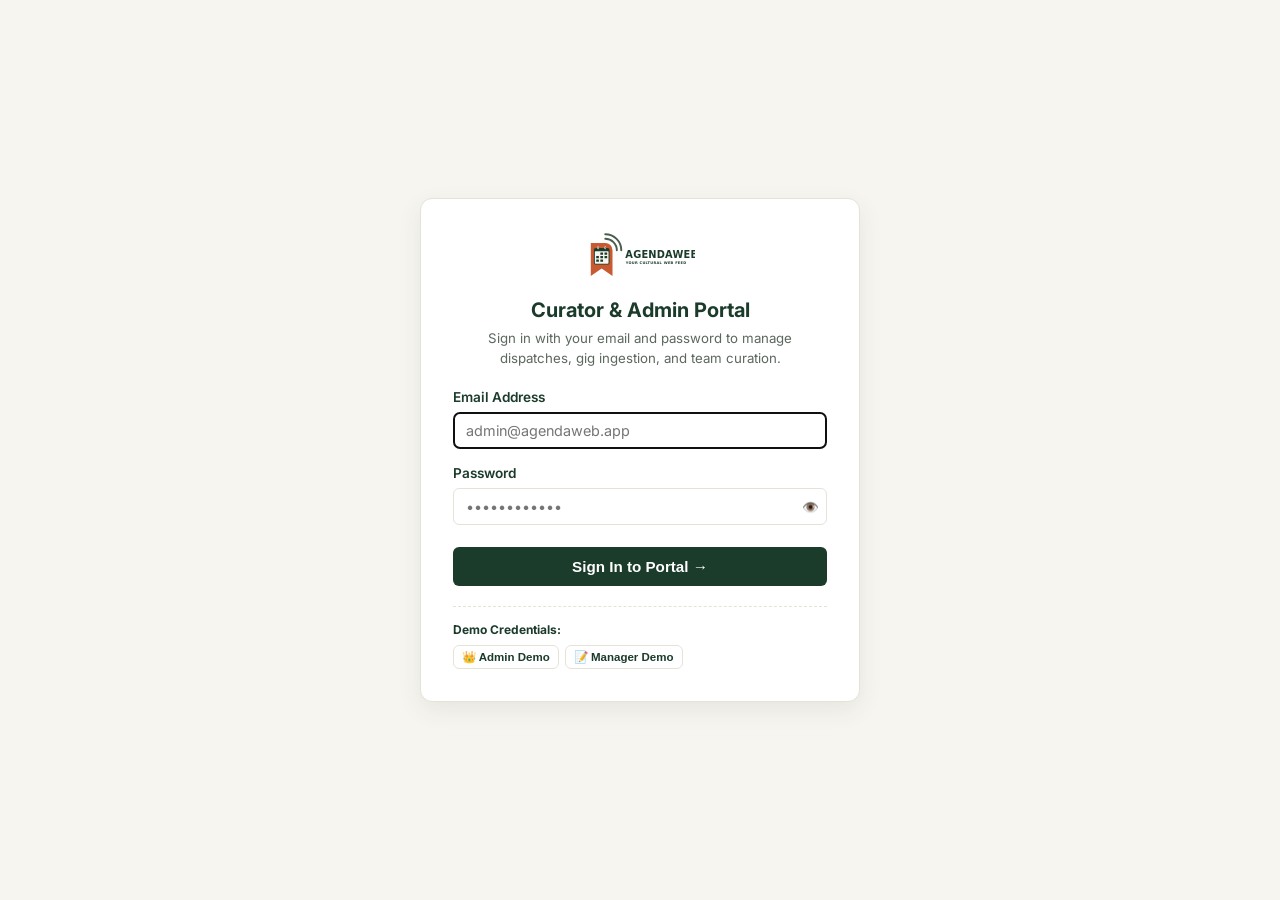
==== Application/admin/index.html @ 18be151a "feat(admin): purge events and dispatches from live feed upon source/event deletion or deactivation" ====
<!DOCTYPE html>
<html lang="en">
<head>
  <meta charset="UTF-8">
  <meta name="viewport" content="width=device-width, initial-scale=1.0">
  <title>AgendaWeb — Curator Admin & Ingestion Manager</title>
  <link rel="icon" type="image/svg+xml" href="../assets/icon.svg">
  <link rel="apple-touch-icon" href="../assets/icon.svg">
  <link rel="preconnect" href="https://fonts.googleapis.com">
  <link rel="preconnect" href="https://fonts.gstatic.com" crossorigin>
  <link href="https://fonts.googleapis.com/css2?family=Inter:wght@400;500;600;700;800&family=Playfair+Display:wght@700&display=swap" rel="stylesheet">
  <link rel="stylesheet" href="../css/tokens.css">
  <style>
    * { box-sizing: border-box; margin: 0; padding: 0; }
    body {
      background: var(--color-chalk);
      color: var(--color-nightfall);
      font-family: var(--font-sans);
      line-height: 1.5;
      padding-bottom: 60px;
    }
    header {
      background: var(--color-white);
      border-bottom: 1px solid var(--color-oat);
      padding: 14px 24px;
      display: flex;
      align-items: center;
      justify-content: space-between;
    }
    .brand-group {
      display: flex;
      align-items: center;
      gap: 12px;
      text-decoration: none;
      color: inherit;
    }
    .brand-group img { height: 52px; }
    .admin-badge {
      background: var(--color-nightfall);
      color: var(--color-chalk);
      font-size: 0.72rem;
      font-weight: 700;
      padding: 3px 8px;
      border-radius: 4px;
      text-transform: uppercase;
      letter-spacing: 0.5px;
    }
    .container {
      max-width: 960px;
      margin: 24px auto;
      padding: 0 16px;
    }
    .stats-grid {
      display: grid;
      grid-template-columns: repeat(auto-fit, minmax(200px, 1fr));
      gap: 14px;
      margin-bottom: 24px;
    }
    .stat-card {
      background: var(--color-white);
      border: 1px solid var(--color-oat);
      border-radius: var(--radius-md);
      padding: 16px;
      box-shadow: var(--shadow-card);
    }
    .stat-title {
      font-size: 0.75rem;
      text-transform: uppercase;
      font-weight: 700;
      color: var(--color-text-muted);
      letter-spacing: 0.5px;
    }
    .stat-value {
      font-size: 1.8rem;
      font-weight: 800;
      color: var(--color-nightfall);
      margin-top: 4px;
    }
    /* Tabs */
    .admin-nav {
      display: flex;
      gap: 10px;
      border-bottom: 1px solid var(--color-oat);
      margin-bottom: 20px;
    }
    .nav-btn {
      background: transparent;
      border: none;
      padding: 10px 18px;
      font-size: 0.95rem;
      font-weight: 600;
      color: var(--color-nightfall);
      cursor: pointer;
      border-bottom: 3px solid transparent;
      transition: all 0.15s ease;
      display: inline-flex;
      align-items: center;
      gap: 6px;
    }
    .nav-btn.active {
      color: var(--color-amber-rust);
      border-bottom-color: var(--color-amber-rust);
      font-weight: 700;
    }
    .badge-count {
      background: var(--color-amber-rust);
      color: var(--color-white);
      border-radius: 12px;
      padding: 1px 7px;
      font-size: 0.75rem;
    }
    .section-header {
      display: flex;
      justify-content: space-between;
      align-items: center;
      margin-bottom: 16px;
      flex-wrap: wrap;
      gap: 10px;
    }
    .section-title {
      font-family: var(--font-serif);
      font-size: 1.4rem;
      color: var(--color-nightfall);
    }
    /* Buttons */
    .btn {
      padding: 8px 14px;
      font-size: 0.85rem;
      font-weight: 600;
      border-radius: var(--radius-sm);
      border: 1px solid transparent;
      cursor: pointer;
      display: inline-flex;
      align-items: center;
      gap: 6px;
      text-decoration: none;
    }
    .btn-primary { background: var(--color-nightfall); color: var(--color-white); }
    .btn-primary:hover { background: #132b1f; }
    .btn-amber { background: var(--color-amber-rust); color: var(--color-white); }
    .btn-amber:hover { opacity: 0.9; }
    .btn-outline { background: transparent; border-color: var(--color-oat); color: var(--color-nightfall); }
    .btn-outline:hover { background: var(--color-chalk); }
    .btn-danger { background: #fee2e2; color: #b91c1c; border-color: #fca5a5; }
    .btn-danger:hover { background: #fecaca; }
    /* Table & Cards */
    .data-table {
      width: 100%;
      background: var(--color-white);
      border: 1px solid var(--color-oat);
      border-radius: var(--radius-md);
      border-collapse: collapse;
      overflow: hidden;
      box-shadow: var(--shadow-card);
    }
    .data-table th, .data-table td {
      padding: 12px 16px;
      text-align: left;
      border-bottom: 1px solid var(--color-oat);
      font-size: 0.88rem;
    }
    .data-table th {
      background: var(--color-chalk);
      font-weight: 700;
      color: var(--color-nightfall);
      font-size: 0.8rem;
      text-transform: uppercase;
      letter-spacing: 0.5px;
    }
    .data-table tr:hover { background: #faf8f5; }
    .tag-badge {
      display: inline-block;
      padding: 2px 8px;
      border-radius: 4px;
      font-size: 0.75rem;
      font-weight: 700;
      text-transform: uppercase;
    }
    .tag-blogs { background: #e0e7ff; color: #3730a3; }
    .tag-news { background: #dcfce7; color: #166534; }
    .tag-events { background: #fef3c7; color: #92400e; }
    .tag-new { background: #fee2e2; color: #991b1b; }
    .tag-read { background: #f3f4f6; color: #4b5563; }
    /* Scraper Health Badges */
    .health-pill {
      display: inline-flex;
      align-items: center;
      gap: 5px;
      padding: 3px 8px;
      border-radius: 12px;
      font-size: 0.72rem;
      font-weight: 700;
      letter-spacing: 0.3px;
    }
    .health-live { background: #dcfce7; color: #166534; border: 1px solid #bbf7d0; }
    .health-stale { background: #fef3c7; color: #92400e; border: 1px solid #fde68a; }
    .health-failed { background: #fee2e2; color: #991b1b; border: 1px solid #fecaca; }
    .health-paused { background: #f3f4f6; color: #6b7280; border: 1px solid #e5e7eb; }
    .type-pill {
      display: inline-block;
      font-size: 0.7rem;
      padding: 1px 6px;
      border-radius: 3px;
      background: #f1f5f9;
      color: #475569;
      font-weight: 600;
      font-family: monospace;
    }
    .preview-card {
      background: #f8fafc;
      border: 1px solid #e2e8f0;
      border-radius: 6px;
      padding: 12px;
      margin: 12px 0;
      font-size: 0.85rem;
    }
    .preview-events-list {
      max-height: 160px;
      overflow-y: auto;
      margin-top: 8px;
      border-top: 1px solid #e2e8f0;
      padding-top: 8px;
    }
    .preview-event-row {
      display: flex;
      justify-content: space-between;
      gap: 8px;
      padding: 4px 0;
      border-bottom: 1px dashed #e2e8f0;
      font-size: 0.8rem;
    }
    /* Modals */
    .modal-overlay {
      position: fixed;
      top: 0; left: 0; right: 0; bottom: 0;
      background: rgba(27, 59, 43, 0.6);
      display: none;
      align-items: center;
      justify-content: center;
      z-index: 1000;
      padding: 16px;
    }
    .modal-content {
      background: var(--color-white);
      border-radius: var(--radius-md);
      max-width: 520px;
      width: 100%;
      padding: 24px;
      box-shadow: 0 10px 30px rgba(0,0,0,0.2);
    }
    .form-group { margin-bottom: 14px; }
    .form-group label { display: block; font-size: 0.85rem; font-weight: 600; margin-bottom: 5px; }
    .form-control {
      width: 100%;
      padding: 9px 12px;
      border: 1px solid var(--color-oat);
      border-radius: var(--radius-sm);
      font-family: inherit;
      font-size: 0.9rem;
    }
    /* Login Overlay */
    #auth-screen {
      position: fixed;
      top: 0; left: 0; right: 0; bottom: 0;
      background: var(--color-chalk);
      display: flex;
      align-items: center;
      justify-content: center;
      z-index: 9999;
      padding: 20px;
    }
    .login-card {
      background: var(--color-white);
      border: 1px solid var(--color-oat);
      border-radius: var(--radius-md);
      padding: 32px;
      max-width: 400px;
      width: 100%;
      box-shadow: 0 8px 24px rgba(27, 59, 43, 0.08);
      text-align: center;
    }
  </style>
</head>
<body>

  <!-- Auth Screen -->
  <div id="auth-screen">
    <div class="login-card" style="max-width:440px; text-align:left;">
      <div style="text-align:center; margin-bottom:18px;">
        <img src="../assets/logo.svg" alt="AgendaWeb" style="height:48px; margin-bottom:10px;">
        <h2 style="font-size:1.25rem; margin-bottom:4px; color:var(--color-nightfall);">Curator & Admin Portal</h2>
        <p style="font-size:0.83rem; color:var(--color-text-muted);">Sign in with your email and password to manage dispatches, gig ingestion, and team curation.</p>
      </div>

      <div id="login-error" style="display:none; color:#991b1b; background:#fee2e2; border:1px solid #fecaca; padding:10px 12px; border-radius:var(--radius-sm); font-size:0.82rem; margin-bottom:14px; line-height:1.4;"></div>

      <form onsubmit="handleLogin(event)">
        <div class="form-group">
          <label for="login-email">Email Address</label>
          <input type="email" id="login-email" class="form-control" placeholder="admin@agendaweb.app" required autofocus autocomplete="username">
        </div>
        <div class="form-group">
          <label for="login-password">Password</label>
          <div style="position:relative;">
            <input type="password" id="login-password" class="form-control" placeholder="••••••••••••" required autocomplete="current-password" style="padding-right:40px;">
            <button type="button" onclick="togglePasswordVisibility('login-password', this)" style="position:absolute; right:8px; top:50%; transform:translateY(-50%); background:none; border:none; color:var(--color-text-muted); cursor:pointer; font-size:0.85rem;" title="Toggle password visibility">👁️</button>
          </div>
        </div>
        <button type="submit" id="btn-login-submit" class="btn btn-primary" style="width:100%; justify-content:center; padding:10px; margin-top:8px; font-size:0.95rem;">
          Sign In to Portal →
        </button>
      </form>

      <!-- Quick Demo Account Fillers -->
      <div style="margin-top:20px; padding-top:14px; border-top:1px dashed var(--color-oat); font-size:0.75rem; color:var(--color-text-muted);">
        <strong style="color:var(--color-nightfall); display:block; margin-bottom:6px;">Demo Credentials:</strong>
        <div style="display:flex; gap:6px; flex-wrap:wrap;">
          <button type="button" class="btn btn-outline" style="padding:4px 8px; font-size:0.72rem;" onclick="fillDemoLogin('admin@agendaweb.app', 'AgendaAdmin2026!')">
            👑 Admin Demo
          </button>
          <button type="button" class="btn btn-outline" style="padding:4px 8px; font-size:0.72rem;" onclick="fillDemoLogin('curator@agendaweb.app', 'CuratorPass2026!')">
            📝 Manager Demo
          </button>
        </div>
      </div>
    </div>
  </div>

  <!-- Main Admin Interface -->
  <header>
    <a href="../index.html" class="brand-group">
      <img src="../assets/logo.svg" alt="AgendaWeb">
      <span class="admin-badge" id="header-portal-badge">Admin Portal</span>
    </a>
    <div style="display:flex; align-items:center; gap:10px; flex-wrap:wrap;">
      <div id="user-info-pill" style="display:none; align-items:center; gap:8px; background:var(--color-oat); padding:4px 10px; border-radius:20px; font-size:0.82rem;">
        <span id="user-display-name" style="font-weight:600; color:var(--color-nightfall);">Curator</span>
        <span id="user-display-role" class="admin-badge" style="font-size:0.65rem; padding:2px 6px; background:var(--color-amber-rust);">ADMIN</span>
      </div>
      <button class="btn btn-outline" onclick="openChangePasswordModal()" style="font-size:0.82rem; padding:6px 10px;">🔑 Change Password</button>
      <a href="../index.html" class="btn btn-outline" style="font-size:0.82rem; padding:6px 10px;">← Back to PWA</a>
      <button class="btn btn-outline" onclick="logout()" style="font-size:0.82rem; padding:6px 10px;">Log Out</button>
    </div>
  </header>

  <main class="container">
    
    <!-- Stats Overview -->
    <div class="stats-grid">
      <div class="stat-card">
        <div class="stat-title">Curated Feeds</div>
        <div class="stat-value" id="stat-sources">-</div>
      </div>
      <div class="stat-card">
        <div class="stat-title">Verified Gigs</div>
        <div class="stat-value" id="stat-events">-</div>
      </div>
      <div class="stat-card">
        <div class="stat-title">Curated Dispatches</div>
        <div class="stat-value" id="stat-items">-</div>
      </div>
      <div class="stat-card">
        <div class="stat-title">New Suggestions</div>
        <div class="stat-value" id="stat-suggestions" style="color:var(--color-amber-rust);">-</div>
      </div>
    </div>

    <!-- Admin Navigation Tabs -->
    <nav class="admin-nav">
      <button class="nav-btn active" data-tab="sources" onclick="switchAdminTab('sources')">
        📡 Curated Subscriptions
      </button>
      <button class="nav-btn" data-tab="events" onclick="switchAdminTab('events')">
        🗓️ Published Events <span class="badge-count" id="events-badge" style="display:none;">0</span>
      </button>
      <button class="nav-btn" data-tab="suggestions" onclick="switchAdminTab('suggestions')">
        📬 Suggestion Inbox <span class="badge-count" id="inbox-badge" style="display:none;">0</span>
      </button>
      <button class="nav-btn" data-tab="users" id="nav-btn-users" onclick="switchAdminTab('users')">
        👥 Team & Roles
      </button>
      <button class="nav-btn" data-tab="system" onclick="switchAdminTab('system')">
        ⚙️ Hostinger Ingestion & Cron
      </button>
    </nav>


    <!-- Tab 1: Sources Management -->
    <section id="tab-sources">
      <div class="section-header">
        <div>
          <h2 class="section-title">Curated RSS & Event Feeds</h2>
          <p style="font-size:0.85rem; color:var(--color-text-muted);">Manage the public Australian RSS and venue targets ingested by Hostinger cron into MySQL.</p>
        </div>
        <div style="display:flex; gap:8px;">
          <button class="btn btn-amber" id="btn-trigger-sync" onclick="triggerSyncNow()">⚡ Run Sync Now</button>
          <button class="btn btn-primary" onclick="openAddSourceModal()">+ Add New Feed</button>
        </div>
      </div>

      <!-- Pending Moderation Queue Alert Banner -->
      <div id="pending-moderation-alert" style="display:none; background:#fff3e0; border:1px solid #ffe0b2; border-left:4px solid #e65100; padding:12px 16px; border-radius:var(--radius-sm); margin-bottom:14px; justify-content:space-between; align-items:center;">
        <div>
          <strong style="color:#e65100;">🔔 Venue Submissions Awaiting Approval:</strong>
          <span style="font-size:0.85rem; color:#6d4c41; margin-left:6px;" id="pending-banner-text">There are venue onboarding requests waiting for curator review.</span>
        </div>
        <button type="button" class="btn btn-outline" style="border-color:#e65100; color:#e65100; font-size:0.75rem;" onclick="filterSources('pending', document.getElementById('filter-pending-btn'))">
          View Pending Submissions →
        </button>
      </div>

      <div style="margin-bottom:14px; display:flex; gap:8px; align-items:center; flex-wrap:wrap;">
        <button class="btn btn-outline filter-source-btn active" onclick="filterSources('all', this)">All</button>
        <button class="btn btn-outline filter-source-btn" id="filter-pending-btn" onclick="filterSources('pending', this)" style="display:none; color:#e65100; border-color:#ffb74d;">
          ⏳ Pending Approval (<span id="pending-count-badge">0</span>)
        </button>
        <button class="btn btn-outline filter-source-btn" onclick="filterSources('blogs', this)">Blogs & Articles</button>
        <button class="btn btn-outline filter-source-btn" onclick="filterSources('news', this)">News</button>
        <button class="btn btn-outline filter-source-btn" onclick="filterSources('events', this)">Events</button>
      </div>

      <table class="data-table">
        <thead>
          <tr>
            <th>Channel</th>
            <th>Source / Venue</th>
            <th>Target URL & Strategy</th>
            <th>Health & Status</th>
            <th>Items / Gigs</th>
            <th>Last Scraped</th>
            <th>Actions</th>
          </tr>
        </thead>
        <tbody id="sources-table-body">
          <tr><td colspan="7" style="text-align:center; padding:24px;">Loading subscriptions...</td></tr>
        </tbody>
      </table>
    </section>

    <!-- Tab 1.5: Published Feed Events -->
    <section id="tab-events" style="display:none;">
      <div class="section-header">
        <div>
          <h2 class="section-title">Published Feed Events</h2>
          <p style="font-size:0.85rem; color:var(--color-text-muted);">Browse and manage live cultural events currently active on the public broadsheet. Removing an event here immediately removes it from all readers' feeds.</p>
        </div>
        <div style="display:flex; gap:8px;">
          <input type="text" id="event-search-input" placeholder="Search events or venues..." oninput="renderEventsTable(this.value)" style="padding:6px 12px; font-size:0.85rem; border:1px solid #ccc; border-radius:var(--radius-sm); min-width:240px;">
          <button class="btn btn-outline" onclick="loadEvents()">🔄 Refresh</button>
        </div>
      </div>

      <table class="data-table">
        <thead>
          <tr>
            <th style="width:50px;">Poster</th>
            <th>Event Title & Link</th>
            <th>Venue & Location</th>
            <th>Date & Time</th>
            <th>Tags</th>
            <th>Actions</th>
          </tr>
        </thead>
        <tbody id="events-table-body">
          <tr><td colspan="6" style="text-align:center; padding:24px;">Loading published events...</td></tr>
        </tbody>
      </table>
    </section>

    <!-- Tab 2: Suggestions Inbox -->

    <section id="tab-suggestions" style="display:none;">
      <div class="section-header">
        <div>
          <h2 class="section-title">Reader Suggestions Inbox</h2>
          <p style="font-size:0.85rem; color:var(--color-text-muted);">Feedback, feature requests, and venue feed recommendations submitted through the PWA Help modal.</p>
        </div>
        <div>
          <select id="suggestion-filter-status" class="form-control" style="width:auto; display:inline-block;" onchange="loadSuggestions()">
            <option value="all">All Suggestions</option>
            <option value="new" selected>New Only</option>
            <option value="read">Read</option>
            <option value="archived">Archived</option>
          </select>
        </div>
      </div>

      <table class="data-table">
        <thead>
          <tr>
            <th>Status</th>
            <th>Category</th>
            <th>Sender</th>
            <th>Message</th>
            <th>Date</th>
            <th>Actions</th>
          </tr>
        </thead>
        <tbody id="suggestions-table-body">
          <tr><td colspan="6" style="text-align:center; padding:24px;">Loading suggestions...</td></tr>
        </tbody>
      </table>
    </section>

    <!-- Tab 3: System Status -->
    <section id="tab-system" style="display:none;">
      <div class="stat-card" style="margin-bottom:18px;">
        <h3 style="font-size:1.1rem; margin-bottom:8px;">Hostinger Ingestion Worker Setup</h3>
        <p style="font-size:0.85rem; color:var(--color-text-muted); margin-bottom:12px;">The ingestion worker scans all enabled RSS/Atom and Schema.org event sources and updates Hostinger MySQL 8.x.</p>
        <p style="font-size:0.85rem; margin-bottom:8px;"><strong>Hostinger cPanel Cron Command (runs every 30 mins):</strong></p>
        <pre style="background:var(--color-nightfall); color:#4ade80; padding:12px; border-radius:6px; font-size:0.82rem; overflow-x:auto;">php -q /home/YOUR_CPANEL_USER/public_html/sync_sources.php > /dev/null 2>&1</pre>
      </div>
      <div class="stat-card">
        <h3 style="font-size:1.1rem; margin-bottom:8px;">Security & Role Management</h3>
        <p style="font-size:0.85rem; color:var(--color-text-muted); margin-bottom:12px;">The Admin API uses session tokens validated against MySQL <code>users</code> and <code>user_sessions</code> tables with Argon2/Bcrypt password hashing and RBAC permission checks.</p>
      </div>
    </section>

    <!-- Tab 4: Team & Roles Management (Admin Only) -->
    <section id="tab-users" style="display:none;">
      <div class="section-header">
        <div>
          <h2 class="section-title">Team Members & Access Roles</h2>
          <p style="font-size:0.85rem; color:var(--color-text-muted);">Manage curator team accounts. Admins have complete control over feeds, cron, and users; Managers have editorial rights for feeds and suggestion review.</p>
        </div>
        <div>
          <button class="btn btn-primary" onclick="openAddUserModal()">+ Add Team Member</button>
        </div>
      </div>

      <table class="data-table">
        <thead>
          <tr>
            <th>Member</th>
            <th>Email</th>
            <th>Role</th>
            <th>Status</th>
            <th>Last Login</th>
            <th>Actions</th>
          </tr>
        </thead>
        <tbody id="users-table-body">
          <tr><td colspan="6" style="text-align:center; padding:24px;">Loading team members...</td></tr>
        </tbody>
      </table>
    </section>

  </main>

  <!-- Add Source / Event Scraper Modal -->
  <div class="modal-overlay" id="add-source-modal">
    <div class="modal-content" style="max-width:580px;">
      <div style="display:flex; justify-content:space-between; align-items:center; margin-bottom:16px;">
        <h3 style="font-size:1.15rem;">🌐 Add & Scrape Website Events / Feeds</h3>
        <button class="btn btn-outline" style="padding:4px 8px;" onclick="closeAddSourceModal()">✕</button>
      </div>

      <div class="form-group">
        <label>Website or Event URL to Ingest</label>
        <div style="display:flex; gap:8px;">
          <input type="url" id="source-url" class="form-control" placeholder="https://thegasometerhotel.com.au/gigs or RSS link" required>
          <button type="button" class="btn btn-amber" id="btn-detect-events" onclick="detectEventsFromUrl()">
            🔍 Auto-Detect
          </button>
        </div>
        <p style="font-size:0.75rem; color:var(--color-text-muted); margin-top:4px;">
          Paste any venue gigs page, blog, or broadcaster. The scraper automatically scans for Schema.org JSON-LD events and RSS links.
        </p>
      </div>

      <!-- Live Detection Feedback Card -->
      <div id="detection-preview-card" style="display:none;" class="preview-card">
        <div style="display:flex; justify-content:space-between; align-items:center; margin-bottom:6px;">
          <strong id="preview-venue-name" style="font-size:0.92rem; color:var(--color-nightfall);">-</strong>
          <span class="type-pill" id="preview-detected-type">-</span>
        </div>
        <div id="preview-status-text" style="color:var(--color-sage-green); font-size:0.8rem; margin-bottom:6px;"></div>
        <div class="preview-events-list" id="preview-events-list"></div>
      </div>

      <form onsubmit="handleAddSourceSubmit(event)">
        <div class="form-group">
          <label>Source / Venue Display Name</label>
          <input type="text" id="source-name" class="form-control" placeholder="e.g. The Gasometer Hotel" required>
        </div>
        <div class="form-group">
          <label>Channel Destination</label>
          <select id="source-channel" class="form-control">
            <option value="events">⚡ Events (Live gigs & exhibitions)</option>
            <option value="blogs">✍️ Blogs & Articles (Cultural reviews & essays)</option>
            <option value="news">📰 News (Public broadcasters)</option>
          </select>
        </div>
        <div class="form-group">
          <label>Ingestion Strategy</label>
          <select id="source-type" class="form-control">
            <option value="scrape_event">🌐 Smart Web Scraper (Auto-detects Schema.org, WP REST APIs & Iframes)</option>
            <option value="rss">📡 RSS / Atom XML Feed</option>
            <option value="api_event">⚡ Direct Venue REST API (JSON Endpoints)</option>
          </select>
        </div>
        <div style="display:flex; justify-content:flex-end; gap:8px; margin-top:20px;">
          <button type="button" class="btn btn-outline" onclick="closeAddSourceModal()">Cancel</button>
          <button type="submit" class="btn btn-primary" id="btn-save-source">💾 Save & Ingest Source</button>
        </div>
      </form>
    </div>
  <!-- Change Password Modal -->
  <div class="modal-overlay" id="modal-change-password">
    <div class="modal-content" style="max-width:440px;">
      <div style="display:flex; justify-content:space-between; align-items:center; margin-bottom:14px;">
        <h3 style="font-size:1.15rem; color:var(--color-nightfall);">🔑 Update Your Password</h3>
        <button type="button" class="btn btn-outline" style="padding:2px 8px;" onclick="closeChangePasswordModal()">✕</button>
      </div>
      <p style="font-size:0.83rem; color:var(--color-text-muted); margin-bottom:14px;">
        Change your login credentials directly inside the portal. New password must be at least 8 characters.
      </p>

      <div id="cp-alert" style="display:none; padding:10px 12px; border-radius:var(--radius-sm); font-size:0.82rem; margin-bottom:14px; line-height:1.4;"></div>

      <form onsubmit="handleChangePasswordSubmit(event)">
        <div class="form-group">
          <label for="cp-current">Current Password</label>
          <div style="position:relative;">
            <input type="password" id="cp-current" class="form-control" required placeholder="Enter your current password" style="padding-right:40px;">
            <button type="button" onclick="togglePasswordVisibility('cp-current', this)" style="position:absolute; right:8px; top:50%; transform:translateY(-50%); background:none; border:none; color:var(--color-text-muted); cursor:pointer; font-size:0.85rem;" title="Toggle visibility">👁️</button>
          </div>
        </div>
        <div class="form-group">
          <label for="cp-new">New Password (min 8 characters)</label>
          <div style="position:relative;">
            <input type="password" id="cp-new" class="form-control" required minlength="8" placeholder="••••••••••••" style="padding-right:40px;">
            <button type="button" onclick="togglePasswordVisibility('cp-new', this)" style="position:absolute; right:8px; top:50%; transform:translateY(-50%); background:none; border:none; color:var(--color-text-muted); cursor:pointer; font-size:0.85rem;" title="Toggle visibility">👁️</button>
          </div>
        </div>
        <div class="form-group">
          <label for="cp-confirm">Confirm New Password</label>
          <input type="password" id="cp-confirm" class="form-control" required minlength="8" placeholder="••••••••••••">
        </div>
        <div style="display:flex; justify-content:flex-end; gap:8px; margin-top:20px;">
          <button type="button" class="btn btn-outline" onclick="closeChangePasswordModal()">Cancel</button>
          <button type="submit" class="btn btn-primary" id="btn-save-password">Update Password</button>
        </div>
      </form>
    </div>
  </div>

  <!-- Add Team Member Modal (Admin Only) -->
  <div class="modal-overlay" id="modal-add-user">
    <div class="modal-content" style="max-width:440px;">
      <div style="display:flex; justify-content:space-between; align-items:center; margin-bottom:14px;">
        <h3 style="font-size:1.15rem; color:var(--color-nightfall);">👤 Add New Team Member</h3>
        <button type="button" class="btn btn-outline" style="padding:2px 8px;" onclick="closeAddUserModal()">✕</button>
      </div>
      <p style="font-size:0.83rem; color:var(--color-text-muted); margin-bottom:14px;">
        Provision an account for an editorial curator or co-administrator.
      </p>

      <div id="add-user-alert" style="display:none; padding:10px 12px; border-radius:var(--radius-sm); font-size:0.82rem; margin-bottom:14px; line-height:1.4;"></div>

      <form onsubmit="handleAddUserSubmit(event)">
        <div class="form-group">
          <label for="new-user-name">Full Name</label>
          <input type="text" id="new-user-name" class="form-control" required placeholder="e.g. Alex Morgan">
        </div>
        <div class="form-group">
          <label for="new-user-email">Email Address</label>
          <input type="email" id="new-user-email" class="form-control" required placeholder="alex@agendaweb.app">
        </div>
        <div class="form-group">
          <label for="new-user-password">Initial Password (min 8 characters)</label>
          <input type="password" id="new-user-password" class="form-control" required minlength="8" placeholder="••••••••••••">
        </div>
        <div class="form-group">
          <label for="new-user-role">Permission Role</label>
          <select id="new-user-role" class="form-control">
            <option value="manager" selected>Manager (Curation & Suggestion Inbox)</option>
            <option value="admin">Admin (Full System, Cron & Team Control)</option>
          </select>
        </div>
        <div style="display:flex; justify-content:flex-end; gap:8px; margin-top:20px;">
          <button type="button" class="btn btn-outline" onclick="closeAddUserModal()">Cancel</button>
          <button type="submit" class="btn btn-primary" id="btn-save-new-user">Create Member</button>
        </div>
      </form>
    </div>
  </div>

  <!-- Admin Reset Password for Team Member Modal -->
  <div class="modal-overlay" id="modal-reset-user-password">
    <div class="modal-content" style="max-width:440px;">
      <div style="display:flex; justify-content:space-between; align-items:center; margin-bottom:14px;">
        <h3 style="font-size:1.15rem; color:var(--color-nightfall);">🔐 Reset Member Password</h3>
        <button type="button" class="btn btn-outline" style="padding:2px 8px;" onclick="closeResetUserPasswordModal()">✕</button>
      </div>
      <p style="font-size:0.83rem; color:var(--color-text-muted); margin-bottom:14px;">
        Set a new temporary password for <strong id="reset-target-user-name">-</strong>.
      </p>

      <div id="reset-user-alert" style="display:none; padding:10px 12px; border-radius:var(--radius-sm); font-size:0.82rem; margin-bottom:14px; line-height:1.4;"></div>

      <form onsubmit="handleResetUserPasswordSubmit(event)">
        <input type="hidden" id="reset-target-user-id" value="">
        <div class="form-group">
          <label for="reset-user-new-password">New Password (min 8 characters)</label>
          <input type="password" id="reset-user-new-password" class="form-control" required minlength="8" placeholder="••••••••••••">
        </div>
        <div style="display:flex; justify-content:flex-end; gap:8px; margin-top:20px;">
          <button type="button" class="btn btn-outline" onclick="closeResetUserPasswordModal()">Cancel</button>
          <button type="submit" class="btn btn-primary" id="btn-submit-reset-password">Save New Password</button>
        </div>
      </form>
    </div>
  </div>

  <script>
    let authToken = localStorage.getItem('agendaweb_token') || localStorage.getItem('agendaweb_admin_key') || '';
    let currentUser = null;
    let currentSources = [];
    let currentSourceFilter = 'all';
    let currentUsers = [];

    document.addEventListener('DOMContentLoaded', async () => {
      if (authToken) {
        const valid = await restoreSession();
        if (valid) {
          document.getElementById('auth-screen').style.display = 'none';
          loadDashboard();
          return;
        }
      }
      document.getElementById('auth-screen').style.display = 'flex';
    });

    function togglePasswordVisibility(id, btn) {
      const input = document.getElementById(id);
      if (!input) return;
      if (input.type === 'password') {
        input.type = 'text';
        btn.textContent = '🙈';
      } else {
        input.type = 'password';
        btn.textContent = '👁️';
      }
    }

    function fillDemoLogin(email, password) {
      document.getElementById('login-email').value = email;
      document.getElementById('login-password').value = password;
      document.getElementById('login-error').style.display = 'none';
    }

    async function handleLogin(e) {
      e.preventDefault();
      const errBox = document.getElementById('login-error');
      const submitBtn = document.getElementById('btn-login-submit');
      errBox.style.display = 'none';

      const email = document.getElementById('login-email').value.trim();
      const password = document.getElementById('login-password').value;
      if (!email || !password) return;

      submitBtn.disabled = true;
      submitBtn.textContent = 'Signing In...';

      try {
        const res = await fetch('../api/auth.php?action=login', {
          method: 'POST',
          headers: { 'Content-Type': 'application/json' },
          body: JSON.stringify({ email, password })
        });
        const data = await res.json();

        if (res.ok && data.status === 'success') {
          authToken = data.token;
          currentUser = data.user;
          localStorage.setItem('agendaweb_token', authToken);
          applyCurrentUserState();
          document.getElementById('auth-screen').style.display = 'none';
          await loadDashboard();
        } else {
          errBox.textContent = data.message || 'Invalid email or password.';
          errBox.style.display = 'block';
        }
      } catch (err) {
        errBox.textContent = 'Unable to connect to authentication server. Check network connection.';
        errBox.style.display = 'block';
      } finally {
        submitBtn.disabled = false;
        submitBtn.textContent = 'Sign In to Portal →';
      }
    }

    async function restoreSession() {
      if (!authToken) return false;
      try {
        const res = await apiRequest('../api/auth.php?action=me');
        if (res && res.status === 'success' && res.user) {
          currentUser = res.user;
          applyCurrentUserState();
          return true;
        }
      } catch (e) {
        console.warn('Session check failed:', e);
      }
      return false;
    }

    function applyCurrentUserState() {
      if (!currentUser) return;
      document.getElementById('user-display-name').textContent = currentUser.name || currentUser.email;
      const roleBadge = document.getElementById('user-display-role');
      roleBadge.textContent = (currentUser.role || 'manager').toUpperCase();
      roleBadge.style.background = currentUser.role === 'admin' ? 'var(--color-amber-rust)' : 'var(--color-sage-green)';
      document.getElementById('user-info-pill').style.display = 'inline-flex';

      const portalBadge = document.getElementById('header-portal-badge');
      if (portalBadge) {
        portalBadge.textContent = currentUser.role === 'admin' ? 'Admin Portal' : 'Curator Desk';
      }

      const usersTabBtn = document.getElementById('nav-btn-users');
      if (usersTabBtn) {
        usersTabBtn.style.display = currentUser.role === 'admin' ? 'inline-flex' : 'none';
      }

      const syncBtn = document.getElementById('btn-trigger-sync');
      if (syncBtn) {
        syncBtn.style.display = currentUser.role === 'admin' ? 'inline-block' : 'none';
      }
    }

    async function logout() {
      try {
        if (authToken) {
          await apiRequest('../api/auth.php?action=logout', { method: 'POST' });
        }
      } catch (e) {}
      localStorage.removeItem('agendaweb_token');
      localStorage.removeItem('agendaweb_admin_key');
      authToken = '';
      currentUser = null;
      window.location.reload();
    }

    async function apiRequest(endpoint, options = {}) {
      options.headers = options.headers || {};
      if (authToken) {
        options.headers['Authorization'] = 'Bearer ' + authToken;
        options.headers['X-Admin-Token'] = authToken;
        options.headers['X-Admin-Key'] = authToken;
      }
      if (options.body && typeof options.body === 'object') {
        options.headers['Content-Type'] = 'application/json';
        options.body = JSON.stringify(options.body);
      }
      try {
        const res = await fetch(endpoint, options);
        if (res.status === 401) {
          logout();
          return null;
        }
        return await res.json();
      } catch (err) {
        console.error('API Error:', err);
        return null;
      }
    }

    function openChangePasswordModal() {
      document.getElementById('cp-alert').style.display = 'none';
      document.getElementById('cp-current').value = '';
      document.getElementById('cp-new').value = '';
      document.getElementById('cp-confirm').value = '';
      document.getElementById('modal-change-password').style.display = 'flex';
      setTimeout(() => document.getElementById('cp-current').focus(), 100);
    }

    function closeChangePasswordModal() {
      document.getElementById('modal-change-password').style.display = 'none';
    }

    async function handleChangePasswordSubmit(e) {
      e.preventDefault();
      const alertBox = document.getElementById('cp-alert');
      const submitBtn = document.getElementById('btn-save-password');
      alertBox.style.display = 'none';

      const current = document.getElementById('cp-current').value;
      const newPass = document.getElementById('cp-new').value;
      const confirmPass = document.getElementById('cp-confirm').value;

      if (!current || !newPass || !confirmPass) {
        alertBox.textContent = 'All fields are required.';
        alertBox.style.background = '#fee2e2';
        alertBox.style.color = '#991b1b';
        alertBox.style.display = 'block';
        return;
      }

      if (newPass !== confirmPass) {
        alertBox.textContent = 'New passwords do not match. Please verify.';
        alertBox.style.background = '#fee2e2';
        alertBox.style.color = '#991b1b';
        alertBox.style.display = 'block';
        return;
      }

      if (newPass.length < 8) {
        alertBox.textContent = 'New password must be at least 8 characters long.';
        alertBox.style.background = '#fee2e2';
        alertBox.style.color = '#991b1b';
        alertBox.style.display = 'block';
        return;
      }

      submitBtn.disabled = true;
      submitBtn.textContent = 'Updating...';

      const res = await apiRequest('../api/auth.php?action=change_password', {
        method: 'POST',
        body: { current_password: current, new_password: newPass }
      });

      submitBtn.disabled = false;
      submitBtn.textContent = 'Update Password';

      if (res && res.status === 'success') {
        alertBox.textContent = '✓ Password updated successfully! Please keep it safe.';
        alertBox.style.background = '#dcfce7';
        alertBox.style.color = '#166534';
        alertBox.style.display = 'block';
        setTimeout(() => {
          closeChangePasswordModal();
        }, 1200);
      } else {
        alertBox.textContent = res ? res.message : 'Failed to update password.';
        alertBox.style.background = '#fee2e2';
        alertBox.style.color = '#991b1b';
        alertBox.style.display = 'block';
      }
    }

    // Team & Roles Management (Admin Only)
    async function loadUsers() {
      const tbody = document.getElementById('users-table-body');
      tbody.innerHTML = '<tr><td colspan="6" style="text-align:center; padding:24px;">Loading team members...</td></tr>';

      const res = await apiRequest('../api/users.php?action=list');
      if (!res || res.status !== 'success') {
        tbody.innerHTML = `<tr><td colspan="6" style="text-align:center; padding:24px; color:var(--color-amber-rust);">Failed to load team members: ${res ? res.message : 'Unauthorized'}</td></tr>`;
        return;
      }

      currentUsers = res.data;
      if (currentUsers.length === 0) {
        tbody.innerHTML = '<tr><td colspan="6" style="text-align:center; padding:24px; color:var(--color-text-muted);">No team members found.</td></tr>';
        return;
      }

      tbody.innerHTML = currentUsers.map(u => {
        const isSelf = currentUser && u.id === currentUser.id;
        const roleColor = u.role === 'admin' ? 'var(--color-amber-rust)' : 'var(--color-sage-green)';
        const statusHtml = u.is_active 
          ? '<span style="color:#16a34a; font-weight:600; font-size:0.8rem;">● Active</span>' 
          : '<span style="color:#dc2626; font-weight:600; font-size:0.8rem;">○ Inactive</span>';

        return `
          <tr>
            <td>
              <strong>${escapeHtml(u.name)}</strong>
              ${isSelf ? '<span style="font-size:0.7rem; background:#e0f2fe; color:#0369a1; padding:2px 6px; border-radius:4px; margin-left:6px; font-weight:600;">You</span>' : ''}
            </td>
            <td><small style="color:var(--color-text-muted);">${escapeHtml(u.email)}</small></td>
            <td>
              <span class="admin-badge" style="background:${roleColor}; font-size:0.68rem; padding:2px 6px;">
                ${u.role.toUpperCase()}
              </span>
            </td>
            <td>${statusHtml}</td>
            <td style="font-size:0.78rem; color:var(--color-text-muted);">${u.last_login_at || 'Never'}</td>
            <td>
              <div style="display:flex; gap:6px; align-items:center;">
                ${!isSelf ? `
                  <button class="btn btn-outline" style="padding:2px 8px; font-size:0.75rem;" onclick="toggleUserStatus(${u.id}, '${escapeQuote(u.name)}', ${u.is_active})">
                    ${u.is_active ? 'Deactivate' : 'Activate'}
                  </button>
                  <button class="btn btn-outline" style="padding:2px 8px; font-size:0.75rem;" onclick="changeUserRole(${u.id}, '${escapeQuote(u.name)}', '${u.role === 'admin' ? 'manager' : 'admin'}')">
                    Make ${u.role === 'admin' ? 'Manager' : 'Admin'}
                  </button>
                  <button class="btn btn-outline" style="padding:2px 8px; font-size:0.75rem;" onclick="openResetUserPasswordModal(${u.id}, '${escapeQuote(u.name)}')">
                    Reset Pass
                  </button>
                ` : `
                  <span style="font-size:0.75rem; color:var(--color-text-muted); font-style:italic;">Current Account</span>
                `}
              </div>
            </td>
          </tr>
        `;
      }).join('');
    }

    function openAddUserModal() {
      document.getElementById('add-user-alert').style.display = 'none';
      document.getElementById('new-user-name').value = '';
      document.getElementById('new-user-email').value = '';
      document.getElementById('new-user-password').value = '';
      document.getElementById('new-user-role').value = 'manager';
      document.getElementById('modal-add-user').style.display = 'flex';
      setTimeout(() => document.getElementById('new-user-name').focus(), 100);
    }

    function closeAddUserModal() {
      document.getElementById('modal-add-user').style.display = 'none';
    }

    async function handleAddUserSubmit(e) {
      e.preventDefault();
      const alertBox = document.getElementById('add-user-alert');
      const submitBtn = document.getElementById('btn-save-new-user');
      alertBox.style.display = 'none';

      const name = document.getElementById('new-user-name').value.trim();
      const email = document.getElementById('new-user-email').value.trim();
      const password = document.getElementById('new-user-password').value;
      const role = document.getElementById('new-user-role').value;

      if (!name || !email || !password) return;
      if (password.length < 8) {
        alertBox.textContent = 'Password must be at least 8 characters long.';
        alertBox.style.background = '#fee2e2';
        alertBox.style.color = '#991b1b';
        alertBox.style.display = 'block';
        return;
      }

      submitBtn.disabled = true;
      submitBtn.textContent = 'Creating...';

      const res = await apiRequest('../api/users.php?action=create', {
        method: 'POST',
        body: { name, email, password, role }
      });

      submitBtn.disabled = false;
      submitBtn.textContent = 'Create Member';

      if (res && res.status === 'success') {
        closeAddUserModal();
        await loadUsers();
        alert(`✓ Team member "${name}" created successfully.`);
      } else {
        alertBox.textContent = res ? res.message : 'Failed to create team member.';
        alertBox.style.background = '#fee2e2';
        alertBox.style.color = '#991b1b';
        alertBox.style.display = 'block';
      }
    }

    async function toggleUserStatus(id, name, currentStatus) {
      const actionVerb = currentStatus ? 'deactivate' : 'activate';
      if (!confirm(`Are you sure you want to ${actionVerb} "${name}"?`)) return;

      const res = await apiRequest('../api/users.php?action=toggle_status', {
        method: 'POST',
        body: { id }
      });

      if (res && res.status === 'success') {
        await loadUsers();
      } else {
        alert(res ? res.message : 'Failed to update user status.');
      }
    }

    async function changeUserRole(id, name, targetRole) {
      if (!confirm(`Change role for "${name}" to ${targetRole.toUpperCase()}?`)) return;

      const res = await apiRequest('../api/users.php?action=change_role', {
        method: 'POST',
        body: { id, role: targetRole }
      });

      if (res && res.status === 'success') {
        await loadUsers();
      } else {
        alert(res ? res.message : 'Failed to update user role.');
      }
    }

    function openResetUserPasswordModal(id, name) {
      document.getElementById('reset-user-alert').style.display = 'none';
      document.getElementById('reset-target-user-id').value = id;
      document.getElementById('reset-target-user-name').textContent = name;
      document.getElementById('reset-user-new-password').value = '';
      document.getElementById('modal-reset-user-password').style.display = 'flex';
      setTimeout(() => document.getElementById('reset-user-new-password').focus(), 100);
    }

    function closeResetUserPasswordModal() {
      document.getElementById('modal-reset-user-password').style.display = 'none';
    }

    async function handleResetUserPasswordSubmit(e) {
      e.preventDefault();
      const alertBox = document.getElementById('reset-user-alert');
      const submitBtn = document.getElementById('btn-submit-reset-password');
      alertBox.style.display = 'none';

      const id = parseInt(document.getElementById('reset-target-user-id').value, 10);
      const newPassword = document.getElementById('reset-user-new-password').value;

      if (!id || !newPassword) return;
      if (newPassword.length < 8) {
        alertBox.textContent = 'Password must be at least 8 characters long.';
        alertBox.style.background = '#fee2e2';
        alertBox.style.color = '#991b1b';
        alertBox.style.display = 'block';
        return;
      }

      submitBtn.disabled = true;
      submitBtn.textContent = 'Saving...';

      const res = await apiRequest('../api/users.php?action=reset_password', {
        method: 'POST',
        body: { id, new_password: newPassword }
      });

      submitBtn.disabled = false;
      submitBtn.textContent = 'Save New Password';

      if (res && res.status === 'success') {
        closeResetUserPasswordModal();
        alert('✓ User password reset successfully.');
      } else {
        alertBox.textContent = res ? res.message : 'Failed to reset password.';
        alertBox.style.background = '#fee2e2';
        alertBox.style.color = '#991b1b';
        alertBox.style.display = 'block';
      }
    }

    async function loadDashboard() {
      const statsRes = await apiRequest('../api/admin.php?action=stats');
      if (!statsRes || statsRes.status !== 'success') return false;

      document.getElementById('stat-sources').textContent = statsRes.data.active_sources + ' / ' + statsRes.data.total_sources;
      document.getElementById('stat-events').textContent = statsRes.data.total_events;
      document.getElementById('stat-items').textContent = statsRes.data.total_items;
      document.getElementById('stat-suggestions').textContent = statsRes.data.new_suggestions;

      const inboxBadge = document.getElementById('inbox-badge');
      if (statsRes.data.new_suggestions > 0) {
        inboxBadge.textContent = statsRes.data.new_suggestions;
        inboxBadge.style.display = 'inline-block';
      } else {
        inboxBadge.style.display = 'none';
      }

      const eventsBadge = document.getElementById('events-badge');
      if (eventsBadge && statsRes.data.total_events !== undefined) {
        eventsBadge.textContent = statsRes.data.total_events;
        eventsBadge.style.display = statsRes.data.total_events > 0 ? 'inline-block' : 'none';
      }

      await loadSources();
      return true;
    }

    function switchAdminTab(tabName) {
      document.querySelectorAll('.nav-btn').forEach(b => b.classList.toggle('active', b.dataset.tab === tabName));
      document.getElementById('tab-sources').style.display = tabName === 'sources' ? 'block' : 'none';
      const tabEvents = document.getElementById('tab-events');
      if (tabEvents) tabEvents.style.display = tabName === 'events' ? 'block' : 'none';
      document.getElementById('tab-suggestions').style.display = tabName === 'suggestions' ? 'block' : 'none';
      const tabUsers = document.getElementById('tab-users');
      if (tabUsers) tabUsers.style.display = tabName === 'users' ? 'block' : 'none';
      document.getElementById('tab-system').style.display = tabName === 'system' ? 'block' : 'none';

      if (tabName === 'events') loadEvents();
      if (tabName === 'suggestions') loadSuggestions();
      if (tabName === 'sources') loadSources();
      if (tabName === 'users') loadUsers();
    }


    async function loadSources() {
      const res = await apiRequest('../api/admin.php?action=sources');
      if (!res || res.status !== 'success') return;
      currentSources = res.data;
      renderSourcesTable();
    }

    function filterSources(tab, btn) {
      currentSourceFilter = tab;
      document.querySelectorAll('.filter-source-btn').forEach(b => b.classList.remove('active'));
      btn.classList.add('active');
      renderSourcesTable();
    }

    function renderSourcesTable() {
      const tbody = document.getElementById('sources-table-body');
      
      // Update pending badge and alert
      const pendingSources = (currentSources || []).filter(s => !s.is_active && s.last_status === 'pending');
      const pendingAlert = document.getElementById('pending-moderation-alert');
      const pendingFilterBtn = document.getElementById('filter-pending-btn');
      const pendingCountBadge = document.getElementById('pending-count-badge');
      if (pendingAlert && pendingFilterBtn) {
        if (pendingSources.length > 0) {
          pendingAlert.style.display = 'flex';
          pendingFilterBtn.style.display = 'inline-flex';
          pendingCountBadge.textContent = pendingSources.length;
          document.getElementById('pending-banner-text').textContent = `${pendingSources.length} venue onboarding request${pendingSources.length > 1 ? 's' : ''} submitted by organizers awaiting review.`;
        } else {
          pendingAlert.style.display = 'none';
          pendingFilterBtn.style.display = 'none';
        }
      }

      let filtered = currentSources;
      if (currentSourceFilter === 'pending') {
        filtered = currentSources.filter(s => !s.is_active && s.last_status === 'pending');
      } else if (currentSourceFilter !== 'all') {
        filtered = currentSources.filter(s => s.category_tab === currentSourceFilter);
      }

      if (filtered.length === 0) {
        tbody.innerHTML = '<tr><td colspan="7" style="text-align:center; padding:24px; color:var(--color-text-muted);">No curated sources in this category.</td></tr>';
        return;
      }

      tbody.innerHTML = filtered.map(s => {
        const isPendingModeration = !s.is_active && s.last_status === 'pending';
        let healthHtml = '';
        if (isPendingModeration) {
          healthHtml = '<span class="health-pill" style="background:#fff3e0; color:#e65100; border:1px solid #ffe0b2;">⏳ Awaiting Approval</span>';
        } else if (!s.is_active) {
          healthHtml = '<span class="health-pill health-paused">⏸ Paused</span>';
        } else if (s.last_status === 'failed') {
          healthHtml = `<span class="health-pill health-failed" title="${escapeHtml(s.last_error || 'Ingestion failed')}">🔴 Failed (${s.http_code || 500})</span>`;
        } else if (s.last_status === 'stale') {
          healthHtml = '<span class="health-pill health-stale">🟡 Stale</span>';
        } else {
          healthHtml = `<span class="health-pill health-live">🟢 Live (${s.http_code || 200})</span>`;
        }

        const isApi = s.type === 'api_event' || (s.feed_url && (s.feed_url.includes('wp-json') || s.feed_url.includes('/api/')));
        const typeLabel = isApi ? 'REST API' : (s.type === 'scrape_event' ? 'Web Scraper' : 'RSS Feed');
        const itemCountLabel = `${s.item_count || 0} ${s.category_tab === 'events' ? 'gigs' : 'items'}`;
        const lastPolledLabel = s.last_polled_at ? escapeHtml(s.last_polled_at) : 'Never';

        return `
          <tr style="${isPendingModeration ? 'background:#fffbf5;' : ''}">
            <td><span class="tag-badge tag-${s.category_tab}">${escapeHtml(s.category_tab)}</span></td>
            <td>
              <strong>${escapeHtml(s.name)}</strong>
              ${s.contact_email ? `<div style="font-size:0.75rem; color:#e65100; font-weight:600;">✉ ${escapeHtml(s.contact_email)}</div>` : ''}
              <div style="font-size:0.75rem; color:var(--color-text-muted);">${escapeHtml(s.slug)}</div>
            </td>
            <td>
              <div style="display:flex; align-items:center; gap:6px;">
                <span class="type-pill">${typeLabel}</span>
                <a href="${s.url}" target="_blank" rel="noopener" style="color:var(--color-nightfall); text-decoration:none; font-family:monospace; font-size:0.78rem;">
                  ${escapeHtml(s.url.length > 38 ? s.url.slice(0,38) + '...' : s.url)} ↗
                </a>
              </div>
            </td>
            <td>${healthHtml}</td>
            <td style="font-weight:600; font-size:0.85rem; color:var(--color-nightfall);">${itemCountLabel}</td>
            <td style="font-size:0.78rem; color:var(--color-text-muted);">${lastPolledLabel}</td>
            <td>
              <div style="display:flex; gap:4px; flex-wrap:wrap;">
                ${isPendingModeration ? `
                  <button class="btn btn-primary" style="padding:2px 8px; font-size:0.75rem; background:#2e7d32;" onclick="approveSource(${s.id}, '${escapeQuote(s.name)}')">
                    ✓ Approve
                  </button>
                  <button class="btn btn-danger" style="padding:2px 7px; font-size:0.75rem;" onclick="deleteSource(${s.id}, '${escapeQuote(s.name)}')">✕ Reject</button>
                ` : `
                  <button class="btn btn-outline" style="padding:2px 7px; font-size:0.75rem;" onclick="syncSingleSource(${s.id}, '${escapeQuote(s.name)}')">🔄 Sync</button>
                  <button class="btn btn-outline" style="padding:2px 7px; font-size:0.75rem;" onclick="toggleSource(${s.id})">
                    ${s.is_active ? '⏸' : '▶'}
                  </button>
                  ${(currentUser && currentUser.role === 'admin') ? `
                    <button class="btn btn-danger" style="padding:2px 7px; font-size:0.75rem;" onclick="deleteSource(${s.id}, '${escapeQuote(s.name)}')">✕</button>
                  ` : ''}
                `}
              </div>
            </td>
          </tr>
        `;
      }).join('');
    }

    async function approveSource(id, name) {
      if (!confirm(`Approve venue "${name}" and start broadcasting upcoming gigs?`)) return;
      const res = await apiRequest('../api/admin.php?action=approve_source', {
        method: 'POST',
        body: { id }
      });
      if (res && res.status === 'success') {
        alert(`✓ "${name}" approved and broadcasted!\nIngested ${res.item_count || 0} upcoming gigs into AgendaWeb.`);
        await loadDashboard();
      } else {
        alert('Failed to approve: ' + (res ? res.message : 'Error'));
      }
    }

    async function toggleSource(id) {
      await apiRequest('../api/admin.php?action=toggle_source', { method: 'POST', body: { id } });
      await loadDashboard();
      if (currentEvents && currentEvents.length > 0) await loadEvents();
    }

    async function deleteSource(id, name) {
      if (!confirm(`Delete feed source "${name}"?\n\nWARNING: All upcoming events, news, and blog articles from "${name}" will be IMMEDIATELY REMOVED from the public feed.`)) return;
      const res = await apiRequest('../api/admin.php?action=delete_source', { method: 'POST', body: { id } });
      if (res && res.status === 'success') {
        alert(`✓ ${res.message || `Source "${name}" and all associated items have been removed from the feed.`}`);
      }
      await loadDashboard();
      if (currentEvents && currentEvents.length > 0) await loadEvents();
    }

    // --- Published Feed Events Management ---
    let currentEvents = [];
    async function loadEvents() {
      const tbody = document.getElementById('events-table-body');
      if (tbody) tbody.innerHTML = '<tr><td colspan="6" style="text-align:center; padding:24px;">Loading published events from feed...</td></tr>';
      const res = await apiRequest('../api/admin.php?action=events');
      if (!res || res.status !== 'success') {
        if (tbody) tbody.innerHTML = '<tr><td colspan="6" style="text-align:center; padding:24px; color:var(--color-crimson);">Failed to load published events.</td></tr>';
        return;
      }
      currentEvents = res.data || [];
      const badge = document.getElementById('events-badge');
      if (badge) {
        badge.textContent = currentEvents.length;
        badge.style.display = currentEvents.length > 0 ? 'inline-block' : 'none';
      }
      renderEventsTable();
    }

    function renderEventsTable(filterText = '') {
      const tbody = document.getElementById('events-table-body');
      if (!tbody) return;
      let events = currentEvents;
      if (filterText) {
        const q = filterText.toLowerCase();
        events = events.filter(e => 
          (e.title || '').toLowerCase().includes(q) ||
          (e.venue_name || '').toLowerCase().includes(q) ||
          (e.category || '').toLowerCase().includes(q)
        );
      }

      if (events.length === 0) {
        tbody.innerHTML = '<tr><td colspan="6" style="text-align:center; padding:32px; color:var(--color-text-muted);">No published events in the live feed.</td></tr>';
        return;
      }

      tbody.innerHTML = events.map(e => `
        <tr>
          <td>
            ${e.image_url ? `<img src="${e.image_url}" alt="" style="width:40px; height:40px; object-fit:cover; border-radius:4px;">` : `<div style="width:40px; height:40px; background:#eee; border-radius:4px; display:flex; align-items:center; justify-content:center; font-size:18px;">🎵</div>`}
          </td>
          <td>
            <div style="font-weight:600; color:var(--color-nightfall);">${escapeHtml(e.title)}</div>
            ${e.ticket_url ? `<a href="${e.ticket_url}" target="_blank" rel="noopener" style="font-size:0.75rem; color:var(--color-text-muted); text-decoration:none;">View Link ↗</a>` : ''}
          </td>
          <td>
            <div style="font-size:0.85rem; font-weight:500;">${escapeHtml(e.venue_name || 'Melbourne')}</div>
            <div style="font-size:0.75rem; color:var(--color-text-muted);">${escapeHtml(e.suburb || (e.city_name || 'Melbourne'))}</div>
          </td>
          <td style="font-size:0.82rem; white-space:nowrap;">
            ${escapeHtml(e.start_time || '')}
          </td>
          <td>
            <span class="badge" style="background:#e8f5e9; color:#1b5e20; font-size:0.75rem; padding:2px 6px; border-radius:4px;">${escapeHtml(e.category || 'Culture')}</span>
            ${e.age_restriction ? `<span class="badge" style="background:#fff3e0; color:#e65100; font-size:0.75rem; padding:2px 6px; border-radius:4px; margin-left:3px;">${escapeHtml(e.age_restriction)}</span>` : ''}
          </td>
          <td>
            <button class="btn btn-danger" style="padding:4px 8px; font-size:0.75rem;" onclick="deleteEvent(${e.id}, '${escapeQuote(e.title)}')">
              ✕ Remove from Feed
            </button>
          </td>
        </tr>
      `).join('');
    }

    async function deleteEvent(id, title) {
      if (!confirm(`Are you sure you want to remove "${title}" from the live public feed?\n\nThis event will immediately vanish from all readers' feeds and calendar exports.`)) return;
      const res = await apiRequest('../api/admin.php?action=delete_event', {
        method: 'POST',
        body: { id }
      });
      if (res && res.status === 'success') {
        alert(`✓ Event "${title}" has been removed from the public feed.`);
        await loadEvents();
        await loadDashboard();
      } else {
        alert('Failed to delete event: ' + (res ? res.message : 'Error'));
      }
    }

    function openAddSourceModal() {

      document.getElementById('add-source-modal').style.display = 'flex';
    }
    function closeAddSourceModal() {
      document.getElementById('add-source-modal').style.display = 'none';
      document.getElementById('source-name').value = '';
      document.getElementById('source-url').value = '';
      document.getElementById('detection-preview-card').style.display = 'none';
    }

    let currentDetectedVenue = null;

    async function detectEventsFromUrl() {
      const urlInput = document.getElementById('source-url');
      const url = urlInput.value.trim();
      const detectBtn = document.getElementById('btn-detect-events');
      const previewCard = document.getElementById('detection-preview-card');
      const previewTitle = document.getElementById('preview-venue-name');
      const previewType = document.getElementById('preview-detected-type');
      const previewStatus = document.getElementById('preview-status-text');
      const previewList = document.getElementById('preview-events-list');

      if (!url) {
        alert('Please paste a website URL first.');
        return;
      }

      detectBtn.disabled = true;
      detectBtn.textContent = '⏳ Scanning...';
      previewCard.style.display = 'block';
      previewStatus.textContent = 'Scanning webpage for Schema.org JSON-LD, WordPress REST APIs, iframes, and RSS feeds...';
      previewList.innerHTML = '';
      currentDetectedVenue = null;

      try {
        const res = await apiRequest(`../api/admin.php?action=scrape_preview&url=${encodeURIComponent(url)}`);
        if (res && res.status === 'success') {
          previewTitle.textContent = res.page_title || res.suggested_name;
          previewType.textContent = res.detected_type === 'scrape_event' ? 'Web Event Scraper' : 'RSS Feed';
          currentDetectedVenue = res.venue || null;
          
          if (res.events_count > 0) {
            previewStatus.innerHTML = `✓ Found <strong>${res.events_count} upcoming events</strong>${res.detection_method ? ' via <em>' + escapeHtml(res.detection_method) + '</em>' : ''}!
              <div style="font-size:0.8rem; color:#2e7d32; margin-top:5px; font-weight:600;">
                📍 Venue Database: Will register <strong>"${escapeHtml(res.venue?.name || res.suggested_name)}"</strong>${res.venue?.address ? ' at ' + escapeHtml(res.venue.address) : ''}
              </div>`;
            previewList.innerHTML = res.events.map(e => `
              <div class="preview-event-row">
                <strong>${escapeHtml(e.title)}</strong>
                <span>${e.start_time.slice(0, 10)} · ${escapeHtml(e.category)}</span>
              </div>
            `).join('');
          } else if (res.feed_url) {
            previewStatus.innerHTML = `✓ Found linked RSS feed: <code>${escapeHtml(res.feed_url)}</code>`;
          } else {
            previewStatus.innerHTML = `<span style="color:#b26a00;">ℹ No structured events detected automatically (0 events).</span><br><small style="color:var(--text-muted); display:inline-block; margin-top:4px;">This page may render events through a dynamic client app without Schema.org or REST APIs. You can still save this source or manually curate gigs.</small>`;
          }

          if (!document.getElementById('source-name').value) {
            document.getElementById('source-name').value = res.suggested_name;
          }
          document.getElementById('source-channel').value = res.suggested_tab || 'events';
          document.getElementById('source-type').value = res.detected_type || 'scrape_event';
        } else {
          previewStatus.textContent = 'Scan note: ' + (res ? res.message : 'Unable to auto-detect.');
        }
      } catch (err) {
        previewStatus.textContent = 'Error scanning page: ' + err.message;
      } finally {
        detectBtn.disabled = false;
        detectBtn.textContent = '🔍 Auto-Detect';
      }
    }

    async function syncSingleSource(id, name) {
      const btn = window.event ? window.event.target : null;
      if (btn) btn.textContent = '⏳';
      try {
        const res = await apiRequest('../api/admin.php?action=sync_single', {
          method: 'POST',
          body: { id }
        });
        if (res && res.status === 'success') {
          await loadDashboard();
          alert(`✓ "${name}" synced successfully!\nExtracted ${res.item_count} items. Status: ${res.last_status}`);
        } else {
          alert(`Failed to sync "${name}": ` + (res ? res.message : 'Network error'));
        }
      } finally {
        if (btn) btn.textContent = '🔄 Sync';
      }
    }

    async function handleAddSourceSubmit(e) {
      e.preventDefault();
      const name = document.getElementById('source-name').value.trim();
      const url = document.getElementById('source-url').value.trim();
      const tab = document.getElementById('source-channel').value;
      const type = document.getElementById('source-type').value;

      const payload = {
        name,
        url,
        category_tab: tab,
        type,
        address: currentDetectedVenue?.address || '',
        venue_name: currentDetectedVenue?.name || name,
        feed_url: currentDetectedVenue?.feed_url || null
      };

      const res = await apiRequest('../api/admin.php?action=add_source', {
        method: 'POST',
        body: payload
      });

      if (res && res.status === 'success') {
        closeAddSourceModal();
        await loadDashboard();
        alert('Curated source and venue database updated successfully!');
      } else {
        alert('Failed to add source: ' + (res ? res.message : 'Network error'));
      }
    }

    async function triggerSyncNow() {
      if (!confirm('Run the ingestion worker right now? This will fetch all active curated sources.')) return;
      const res = await apiRequest('../api/admin.php?action=sync_now', { method: 'POST' });
      if (res && res.status === 'success') {
        alert('Ingestion worker completed! Output:\n' + (res.log || 'Done'));
        await loadDashboard();
      } else {
        alert('Sync error: ' + (res ? res.message : 'Failed'));
      }
    }

    // Suggestions Inbox
    async function loadSuggestions() {
      const status = document.getElementById('suggestion-filter-status').value;
      const res = await apiRequest(`../api/admin.php?action=suggestions&status=${status}`);
      if (!res || res.status !== 'success') return;

      const tbody = document.getElementById('suggestions-table-body');
      if (res.data.length === 0) {
        tbody.innerHTML = '<tr><td colspan="6" style="text-align:center; padding:24px; color:var(--color-text-muted);">Inbox is empty.</td></tr>';
        return;
      }

      tbody.innerHTML = res.data.map(s => `
        <tr>
          <td><span class="tag-badge tag-${s.status}">${escapeHtml(s.status)}</span></td>
          <td><strong>${escapeHtml(s.category)}</strong></td>
          <td>
            ${escapeHtml(s.name || 'Anonymous')}
            ${s.email ? `<br><small style="color:var(--color-text-muted);">${escapeHtml(s.email)}</small>` : ''}
          </td>
          <td style="max-width:320px; white-space:pre-wrap;">${escapeHtml(s.message)}</td>
          <td style="font-size:0.78rem; color:var(--color-text-muted);">${s.created_at}</td>
          <td>
            <div style="display:flex; gap:4px;">
              ${s.status === 'new' ? `<button class="btn btn-outline" style="padding:2px 6px; font-size:0.75rem;" onclick="updateSuggestion(${s.id}, 'read')">✓ Read</button>` : ''}
              ${s.status !== 'archived' ? `<button class="btn btn-outline" style="padding:2px 6px; font-size:0.75rem;" onclick="updateSuggestion(${s.id}, 'archived')">Archive</button>` : ''}
              <button class="btn btn-danger" style="padding:2px 6px; font-size:0.75rem;" onclick="deleteSuggestion(${s.id})">✕</button>
            </div>
          </td>
        </tr>
      `).join('');
    }

    async function updateSuggestion(id, status) {
      await apiRequest('../api/admin.php?action=update_suggestion', { method: 'POST', body: { id, status } });
      await loadDashboard();
      await loadSuggestions();
    }

    async function deleteSuggestion(id) {
      if (!confirm('Permanently delete this suggestion?')) return;
      await apiRequest('../api/admin.php?action=delete_suggestion', { method: 'POST', body: { id } });
      await loadDashboard();
      await loadSuggestions();
    }

    function escapeHtml(str) {
      return String(str || '').replace(/[&<>"']/g, m => ({
        '&': '&amp;', '<': '&lt;', '>': '&gt;', '"': '&quot;', "'": '&#39;'
      })[m]);
    }
    function escapeQuote(str) {
      return String(str || '').replace(/'/g, "\\'").replace(/"/g, '&quot;');
    }

    async function forceAppRefresh() {
      try {
        if ('caches' in window) {
          const keys = await caches.keys();
          await Promise.all(keys.map(k => caches.delete(k)));
        }
        if ('serviceWorker' in navigator) {
          const regs = await navigator.serviceWorker.getRegistrations();
          for (const r of regs) await r.unregister();
        }
      } catch (e) {
        console.warn(e);
      }
      window.location.href = window.location.pathname + '?reload=' + Date.now();
    }
  </script>
</body>
</html>
---- Application/css/tokens.css ----
/**
 * AgendaWeb Design Tokens
 * Defined in Docs/Brand_Guidelines.md
 */

:root {
  /* Brand Palette Tokens */
  --color-amber-rust: #C85A32;
  --color-sage-green: #4A5D4E;
  --color-nightfall:  #1B3B2B;
  --color-chalk:      #F7F5F0;
  --color-oat:        #E6E2D8;
  --color-white:      #FFFFFF;
  --color-text-muted: #5C675E;

  /* Typography */
  --font-serif: 'Playfair Display', 'Newsreader', Georgia, serif;
  --font-sans:  'Inter', 'Plus Jakarta Sans', -apple-system, BlinkMacSystemFont, "Segoe UI", Roboto, sans-serif;

  /* Shadows & Radii */
  --radius-sm: 6px;
  --radius-md: 12px;
  --radius-pill: 20px;
  --shadow-card: 0 2px 8px rgba(27, 59, 43, 0.04);
  --shadow-hover: 0 4px 12px rgba(27, 59, 43, 0.08);

  /* Layout */
  --max-content-width: 680px;
}
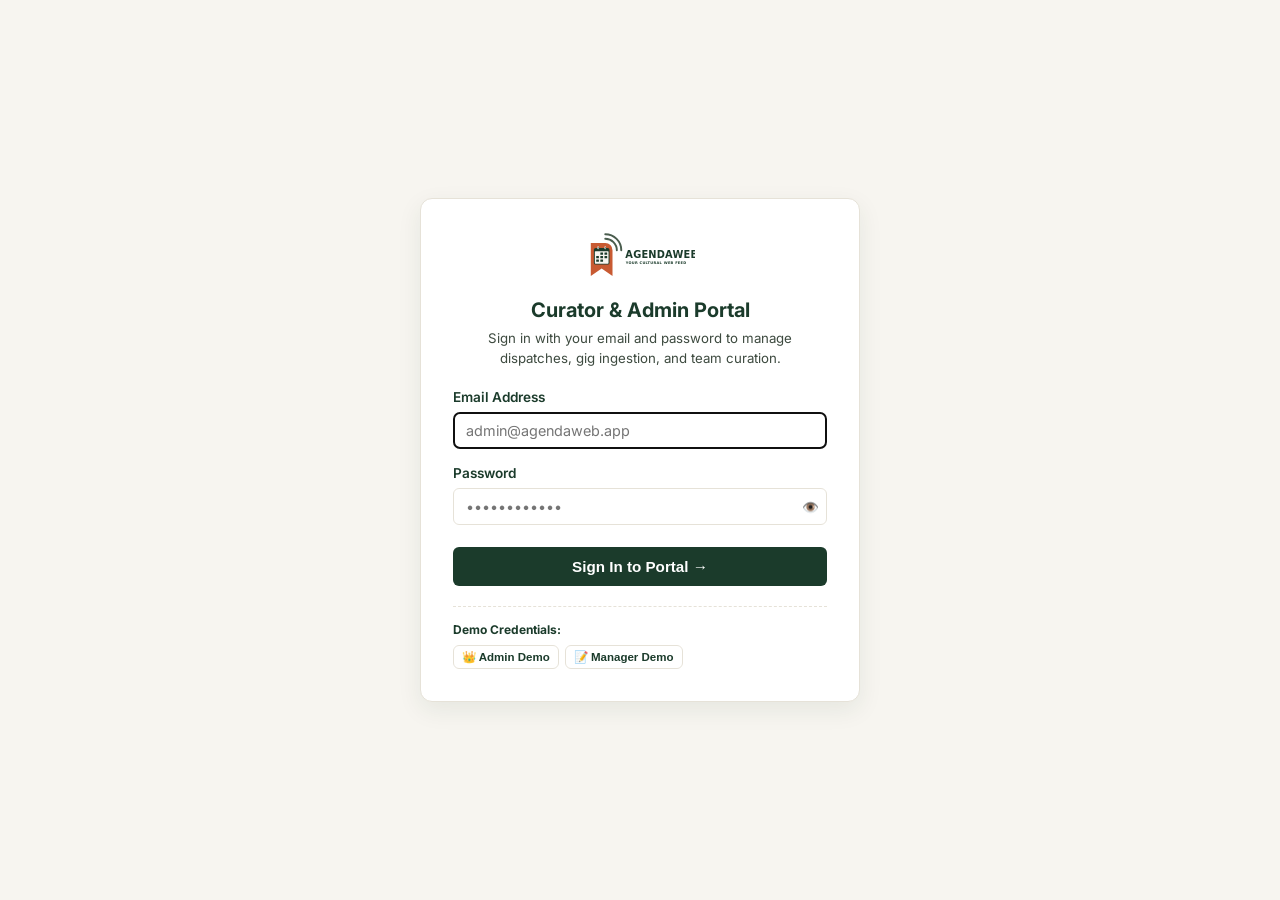
==== commit 5a470b16: "feat: implement syndication caching, scraper resilience, admin batch ops, nightfall mode, and editor" ====
--- a/Application/admin/index.html
+++ b/Application/admin/index.html
@@ -419,9 +419,19 @@
         <button class="btn btn-outline filter-source-btn" onclick="filterSources('events', this)">Events</button>
       </div>
 
+      <!-- Sources Bulk Actions Toolbar -->
+      <div id="sources-bulk-bar" style="display:none; align-items:center; gap:10px; background:#eef5f0; border:1px solid #c8e0d0; padding:8px 16px; border-radius:var(--radius-sm); margin-bottom:12px;">
+        <span style="font-weight:700; font-size:0.85rem;" id="sources-selected-count">0 selected</span>
+        <button class="btn btn-primary" style="font-size:0.78rem; padding:4px 10px;" onclick="executeBulkAction('sources', 'approve')">✓ Approve Selected</button>
+        <button class="btn btn-outline" style="font-size:0.78rem; padding:4px 10px;" onclick="executeBulkAction('sources', 'resume')">▶ Resume Selected</button>
+        <button class="btn btn-outline" style="font-size:0.78rem; padding:4px 10px;" onclick="executeBulkAction('sources', 'pause')">⏸ Pause Selected</button>
+        <button class="btn btn-outline" style="font-size:0.78rem; padding:4px 10px; color:#c62828; border-color:#ef9a9a;" onclick="executeBulkAction('sources', 'delete')">✕ Delete Selected</button>
+      </div>
+
       <table class="data-table">
         <thead>
           <tr>
+            <th style="width:36px;"><input type="checkbox" id="select-all-sources" onchange="toggleSelectAllSources(this.checked)"></th>
             <th>Channel</th>
             <th>Source / Venue</th>
             <th>Target URL & Strategy</th>
@@ -432,7 +442,7 @@
           </tr>
         </thead>
         <tbody id="sources-table-body">
-          <tr><td colspan="7" style="text-align:center; padding:24px;">Loading subscriptions...</td></tr>
+          <tr><td colspan="8" style="text-align:center; padding:24px;">Loading subscriptions...</td></tr>
         </tbody>
       </table>
     </section>
@@ -450,9 +460,16 @@
         </div>
       </div>
 
+      <!-- Events Bulk Actions Toolbar -->
+      <div id="events-bulk-bar" style="display:none; align-items:center; gap:10px; background:#ffebee; border:1px solid #ffcdd2; padding:8px 16px; border-radius:var(--radius-sm); margin-bottom:12px;">
+        <span style="font-weight:700; font-size:0.85rem; color:#b71c1c;" id="events-selected-count">0 selected</span>
+        <button class="btn btn-outline" style="font-size:0.78rem; padding:4px 10px; color:#b71c1c; border-color:#b71c1c;" onclick="executeBulkAction('events', 'delete')">✕ Remove Selected from Feed</button>
+      </div>
+
       <table class="data-table">
         <thead>
           <tr>
+            <th style="width:36px;"><input type="checkbox" id="select-all-events" onchange="toggleSelectAllEvents(this.checked)"></th>
             <th style="width:50px;">Poster</th>
             <th>Event Title & Link</th>
             <th>Venue & Location</th>
@@ -462,7 +479,7 @@
           </tr>
         </thead>
         <tbody id="events-table-body">
-          <tr><td colspan="6" style="text-align:center; padding:24px;">Loading published events...</td></tr>
+          <tr><td colspan="7" style="text-align:center; padding:24px;">Loading published events...</td></tr>
         </tbody>
       </table>
     </section>
@@ -605,6 +622,58 @@
         </div>
       </form>
     </div>
+  </div>
+
+  <!-- Edit Curated Source Modal -->
+  <div class="modal-overlay" id="edit-source-modal">
+    <div class="modal-content" style="max-width:580px;">
+      <div style="display:flex; justify-content:space-between; align-items:center; margin-bottom:16px;">
+        <h3 style="font-size:1.15rem;">✏️ Edit Curated Source</h3>
+        <button class="btn btn-outline" style="padding:4px 8px;" onclick="closeEditSourceModal()">✕</button>
+      </div>
+
+      <form onsubmit="handleEditSourceSubmit(event)">
+        <input type="hidden" id="edit-source-id">
+        <div class="form-group">
+          <label>Source / Venue Display Name</label>
+          <input type="text" id="edit-source-name" class="form-control" required>
+        </div>
+        <div class="form-group">
+          <label>Website or Feed URL</label>
+          <input type="url" id="edit-source-url" class="form-control" required>
+        </div>
+        <div class="form-group">
+          <label>Channel Destination</label>
+          <select id="edit-source-channel" class="form-control">
+            <option value="events">⚡ Events (Live gigs & exhibitions)</option>
+            <option value="blogs">✍️ Blogs & Articles (Cultural reviews & essays)</option>
+            <option value="news">📰 News (Public broadcasters)</option>
+          </select>
+        </div>
+        <div class="form-group">
+          <label>Ingestion Strategy</label>
+          <select id="edit-source-type" class="form-control">
+            <option value="scrape_event">🌐 Smart Web Scraper (Schema.org JSON-LD / HTML)</option>
+            <option value="rss">📡 RSS / Atom XML Feed</option>
+            <option value="api_event">⚡ Direct Venue REST API</option>
+          </select>
+        </div>
+        <div class="form-group" id="edit-venue-address-group">
+          <label>Venue Address (for gig guides)</label>
+          <input type="text" id="edit-source-address" class="form-control" placeholder="e.g. 271 Sydney Rd, Brunswick VIC">
+        </div>
+        <div class="form-group" style="display:flex; align-items:center; gap:8px;">
+          <input type="checkbox" id="edit-source-active" style="width:18px; height:18px;">
+          <label for="edit-source-active" style="margin-bottom:0; cursor:pointer;">Active on public broadsheet feed</label>
+        </div>
+        <div style="display:flex; justify-content:flex-end; gap:8px; margin-top:20px;">
+          <button type="button" class="btn btn-outline" onclick="closeEditSourceModal()">Cancel</button>
+          <button type="submit" class="btn btn-primary" id="btn-update-source">💾 Update Source</button>
+        </div>
+      </form>
+    </div>
+  </div>
+
   <!-- Change Password Modal -->
   <div class="modal-overlay" id="modal-change-password">
     <div class="modal-content" style="max-width:440px;">
@@ -1228,7 +1297,8 @@
       }
 
       if (filtered.length === 0) {
-        tbody.innerHTML = '<tr><td colspan="7" style="text-align:center; padding:24px; color:var(--color-text-muted);">No curated sources in this category.</td></tr>';
+        tbody.innerHTML = '<tr><td colspan="8" style="text-align:center; padding:24px; color:var(--color-text-muted);">No curated sources in this category.</td></tr>';
+        updateSourcesBulkBar();
         return;
       }
 
@@ -1254,6 +1324,7 @@
 
         return `
           <tr style="${isPendingModeration ? 'background:#fffbf5;' : ''}">
+            <td><input type="checkbox" class="source-checkbox" value="${s.id}" onchange="updateSourcesBulkBar()"></td>
             <td><span class="tag-badge tag-${s.category_tab}">${escapeHtml(s.category_tab)}</span></td>
             <td>
               <strong>${escapeHtml(s.name)}</strong>
@@ -1279,6 +1350,7 @@
                   </button>
                   <button class="btn btn-danger" style="padding:2px 7px; font-size:0.75rem;" onclick="deleteSource(${s.id}, '${escapeQuote(s.name)}')">✕ Reject</button>
                 ` : `
+                  <button class="btn btn-outline" style="padding:2px 7px; font-size:0.75rem;" onclick="openEditSourceModal(${s.id})">✏️ Edit</button>
                   <button class="btn btn-outline" style="padding:2px 7px; font-size:0.75rem;" onclick="syncSingleSource(${s.id}, '${escapeQuote(s.name)}')">🔄 Sync</button>
                   <button class="btn btn-outline" style="padding:2px 7px; font-size:0.75rem;" onclick="toggleSource(${s.id})">
                     ${s.is_active ? '⏸' : '▶'}
@@ -1357,12 +1429,14 @@
       }
 
       if (events.length === 0) {
-        tbody.innerHTML = '<tr><td colspan="6" style="text-align:center; padding:32px; color:var(--color-text-muted);">No published events in the live feed.</td></tr>';
+        tbody.innerHTML = '<tr><td colspan="7" style="text-align:center; padding:32px; color:var(--color-text-muted);">No published events in the live feed.</td></tr>';
+        updateEventsBulkBar();
         return;
       }
 
       tbody.innerHTML = events.map(e => `
         <tr>
+          <td><input type="checkbox" class="event-checkbox" value="${e.id}" onchange="updateEventsBulkBar()"></td>
           <td>
             ${e.image_url ? `<img src="${e.image_url}" alt="" style="width:40px; height:40px; object-fit:cover; border-radius:4px;">` : `<div style="width:40px; height:40px; background:#eee; border-radius:4px; display:flex; align-items:center; justify-content:center; font-size:18px;">🎵</div>`}
           </td>
@@ -1388,6 +1462,82 @@
           </td>
         </tr>
       `).join('');
+      updateEventsBulkBar();
+    }
+
+    // --- Bulk Action Helpers ---
+    function toggleSelectAllSources(checked) {
+      document.querySelectorAll('.source-checkbox').forEach(cb => cb.checked = checked);
+      updateSourcesBulkBar();
+    }
+
+    function updateSourcesBulkBar() {
+      const selected = Array.from(document.querySelectorAll('.source-checkbox:checked')).map(cb => parseInt(cb.value, 10));
+      const bar = document.getElementById('sources-bulk-bar');
+      const countSpan = document.getElementById('sources-selected-count');
+      if (bar && countSpan) {
+        if (selected.length > 0) {
+          bar.style.display = 'flex';
+          countSpan.textContent = `${selected.length} source${selected.length > 1 ? 's' : ''} selected`;
+        } else {
+          bar.style.display = 'none';
+          const selectAll = document.getElementById('select-all-sources');
+          if (selectAll) selectAll.checked = false;
+        }
+      }
+    }
+
+    function toggleSelectAllEvents(checked) {
+      document.querySelectorAll('.event-checkbox').forEach(cb => cb.checked = checked);
+      updateEventsBulkBar();
+    }
+
+    function updateEventsBulkBar() {
+      const selected = Array.from(document.querySelectorAll('.event-checkbox:checked')).map(cb => parseInt(cb.value, 10));
+      const bar = document.getElementById('events-bulk-bar');
+      const countSpan = document.getElementById('events-selected-count');
+      if (bar && countSpan) {
+        if (selected.length > 0) {
+          bar.style.display = 'flex';
+          countSpan.textContent = `${selected.length} event${selected.length > 1 ? 's' : ''} selected`;
+        } else {
+          bar.style.display = 'none';
+          const selectAll = document.getElementById('select-all-events');
+          if (selectAll) selectAll.checked = false;
+        }
+      }
+    }
+
+    async function executeBulkAction(type, op) {
+      const selector = type === 'sources' ? '.source-checkbox:checked' : '.event-checkbox:checked';
+      const selectedIds = Array.from(document.querySelectorAll(selector)).map(cb => parseInt(cb.value, 10));
+      if (selectedIds.length === 0) {
+        alert('Please select at least one item.');
+        return;
+      }
+
+      if (op === 'delete' && !confirm(`Are you sure you want to delete ${selectedIds.length} ${type}?\nThis cannot be undone.`)) {
+        return;
+      }
+
+      const res = await apiRequest('../api/admin.php?action=bulk_action', {
+        method: 'POST',
+        body: { type, operation: op, ids: selectedIds }
+      });
+
+      if (res && res.status === 'success') {
+        alert(`✓ ${res.message}`);
+        if (type === 'sources') {
+          await loadDashboard();
+          updateSourcesBulkBar();
+        } else {
+          await loadEvents();
+          updateEventsBulkBar();
+        }
+      } else {
+        alert('Failed to perform bulk action: ' + (res ? res.message : 'Error'));
+      }
+    }
     }
 
     async function deleteEvent(id, title) {
@@ -1530,6 +1680,56 @@
       }
     }
 
+    function openEditSourceModal(id) {
+      const source = (currentSources || []).find(s => s.id === id);
+      if (!source) return;
+
+      document.getElementById('edit-source-id').value = source.id;
+      document.getElementById('edit-source-name').value = source.name || '';
+      document.getElementById('edit-source-url').value = source.url || '';
+      document.getElementById('edit-source-channel').value = source.category_tab || 'events';
+      document.getElementById('edit-source-type').value = source.type || 'scrape_event';
+      document.getElementById('edit-source-address').value = source.address || '';
+      document.getElementById('edit-source-active').checked = source.is_active === 1;
+
+      document.getElementById('edit-source-modal').style.display = 'flex';
+    }
+
+    function closeEditSourceModal() {
+      document.getElementById('edit-source-modal').style.display = 'none';
+    }
+
+    async function handleEditSourceSubmit(e) {
+      e.preventDefault();
+      const id = parseInt(document.getElementById('edit-source-id').value, 10);
+      const name = document.getElementById('edit-source-name').value.trim();
+      const url = document.getElementById('edit-source-url').value.trim();
+      const tab = document.getElementById('edit-source-channel').value;
+      const type = document.getElementById('edit-source-type').value;
+      const address = document.getElementById('edit-source-address').value.trim();
+      const is_active = document.getElementById('edit-source-active').checked ? 1 : 0;
+
+      const btn = document.getElementById('btn-update-source');
+      btn.disabled = true;
+      btn.textContent = 'Updating...';
+
+      const res = await apiRequest('../api/admin.php?action=update_source', {
+        method: 'POST',
+        body: { id, name, url, category_tab: tab, type, address, is_active }
+      });
+
+      btn.disabled = false;
+      btn.textContent = '💾 Update Source';
+
+      if (res && res.status === 'success') {
+        closeEditSourceModal();
+        await loadDashboard();
+        alert(`✓ Source "${name}" updated successfully.`);
+      } else {
+        alert('Failed to update source: ' + (res ? res.message : 'Error'));
+      }
+    }
+
     async function triggerSyncNow() {
       if (!confirm('Run the ingestion worker right now? This will fetch all active curated sources.')) return;
       const res = await apiRequest('../api/admin.php?action=sync_now', { method: 'POST' });
--- a/Application/css/tokens.css
+++ b/Application/css/tokens.css
@@ -1,17 +1,31 @@
 /**
  * AgendaWeb Design Tokens
- * Defined in Docs/Brand_Guidelines.md
+ * Defined in Docs/Brand_Guidelines.md with Modern Dark Mode (Nightfall) support
  */
 
 :root {
   /* Brand Palette Tokens */
   --color-amber-rust: #C85A32;
+  --color-amber-rust-hover: #B24E2A;
   --color-sage-green: #4A5D4E;
   --color-nightfall:  #1B3B2B;
+  --color-racing-green: #1B3B2B; /* Brand forest racing green */
   --color-chalk:      #F7F5F0;
   --color-oat:        #E6E2D8;
   --color-white:      #FFFFFF;
-  --color-text-muted: #5C675E;
+  --color-text-muted: #3D4A3F;   /* Enhanced WCAG AAA contrast */
+
+  /* Semantic UI Tokens (Light Theme Default) */
+  --bg-page:          var(--color-chalk);
+  --bg-surface:       var(--color-white);
+  --bg-surface-tonal: rgba(27, 59, 43, 0.06);
+  --bg-surface-elevated: #FFFFFF;
+  --text-primary:     var(--color-nightfall);
+  --text-secondary:   var(--color-text-muted);
+  --border-subtle:    var(--color-oat);
+  --border-strong:    rgba(27, 59, 43, 0.22);
+  --accent:           var(--color-amber-rust);
+  --accent-contrast:  #FFFFFF;
 
   /* Typography */
   --font-serif: 'Playfair Display', 'Newsreader', Georgia, serif;
@@ -20,10 +34,76 @@
   /* Shadows & Radii */
   --radius-sm: 6px;
   --radius-md: 12px;
-  --radius-pill: 20px;
-  --shadow-card: 0 2px 8px rgba(27, 59, 43, 0.04);
-  --shadow-hover: 0 4px 12px rgba(27, 59, 43, 0.08);
+  --radius-lg: 16px;
+  --radius-pill: 9999px;
+  --shadow-card: 0 2px 8px rgba(27, 59, 43, 0.05);
+  --shadow-hover: 0 6px 18px rgba(27, 59, 43, 0.10);
+  --shadow-modal: 0 16px 36px rgba(10, 25, 18, 0.22);
 
   /* Layout */
   --max-content-width: 680px;
+  --max-desktop-width: 1200px;
 }
+
+/* Native Dark Theme / Nightfall Mode */
+@media (prefers-color-scheme: dark) {
+  :root:not([data-theme="light"]) {
+    --bg-page:          #0C1611;
+    --bg-surface:       #13221A;
+    --bg-surface-tonal: rgba(255, 255, 255, 0.06);
+    --bg-surface-elevated: #1A2D23;
+    --text-primary:     #F3EFE6;
+    --text-secondary:   #A2B2A8;
+    --border-subtle:    #22372C;
+    --border-strong:    #355243;
+    --color-nightfall:  #F3EFE6;
+    --color-racing-green: #68A57D;
+    --color-chalk:      #0C1611;
+    --color-white:      #13221A;
+    --color-oat:        #22372C;
+    --color-amber-rust: #DF6F45;
+    --color-text-muted: #A2B2A8;
+    --shadow-card: 0 2px 8px rgba(0, 0, 0, 0.35);
+    --shadow-hover: 0 6px 20px rgba(0, 0, 0, 0.50);
+  }
+}
+
+/* Explicit User Dark Theme Override */
+:root[data-theme="dark"] {
+  --bg-page:          #0C1611;
+  --bg-surface:       #13221A;
+  --bg-surface-tonal: rgba(255, 255, 255, 0.06);
+  --bg-surface-elevated: #1A2D23;
+  --text-primary:     #F3EFE6;
+  --text-secondary:   #A2B2A8;
+  --border-subtle:    #22372C;
+  --border-strong:    #355243;
+  --color-nightfall:  #F3EFE6;
+  --color-racing-green: #68A57D;
+  --color-chalk:      #0C1611;
+  --color-white:      #13221A;
+  --color-oat:        #22372C;
+  --color-amber-rust: #DF6F45;
+  --color-text-muted: #A2B2A8;
+  --shadow-card: 0 2px 8px rgba(0, 0, 0, 0.35);
+  --shadow-hover: 0 6px 20px rgba(0, 0, 0, 0.50);
+}
+
+/* Explicit User Light Theme Override */
+:root[data-theme="light"] {
+  --bg-page:          var(--color-chalk);
+  --bg-surface:       var(--color-white);
+  --bg-surface-tonal: rgba(27, 59, 43, 0.06);
+  --bg-surface-elevated: #FFFFFF;
+  --text-primary:     #1B3B2B;
+  --text-secondary:   #3D4A3F;
+  --border-subtle:    #E6E2D8;
+  --border-strong:    rgba(27, 59, 43, 0.22);
+  --color-nightfall:  #1B3B2B;
+  --color-racing-green: #1B3B2B;
+  --color-chalk:      #F7F5F0;
+  --color-white:      #FFFFFF;
+  --color-oat:        #E6E2D8;
+  --color-amber-rust: #C85A32;
+  --color-text-muted: #3D4A3F;
+}
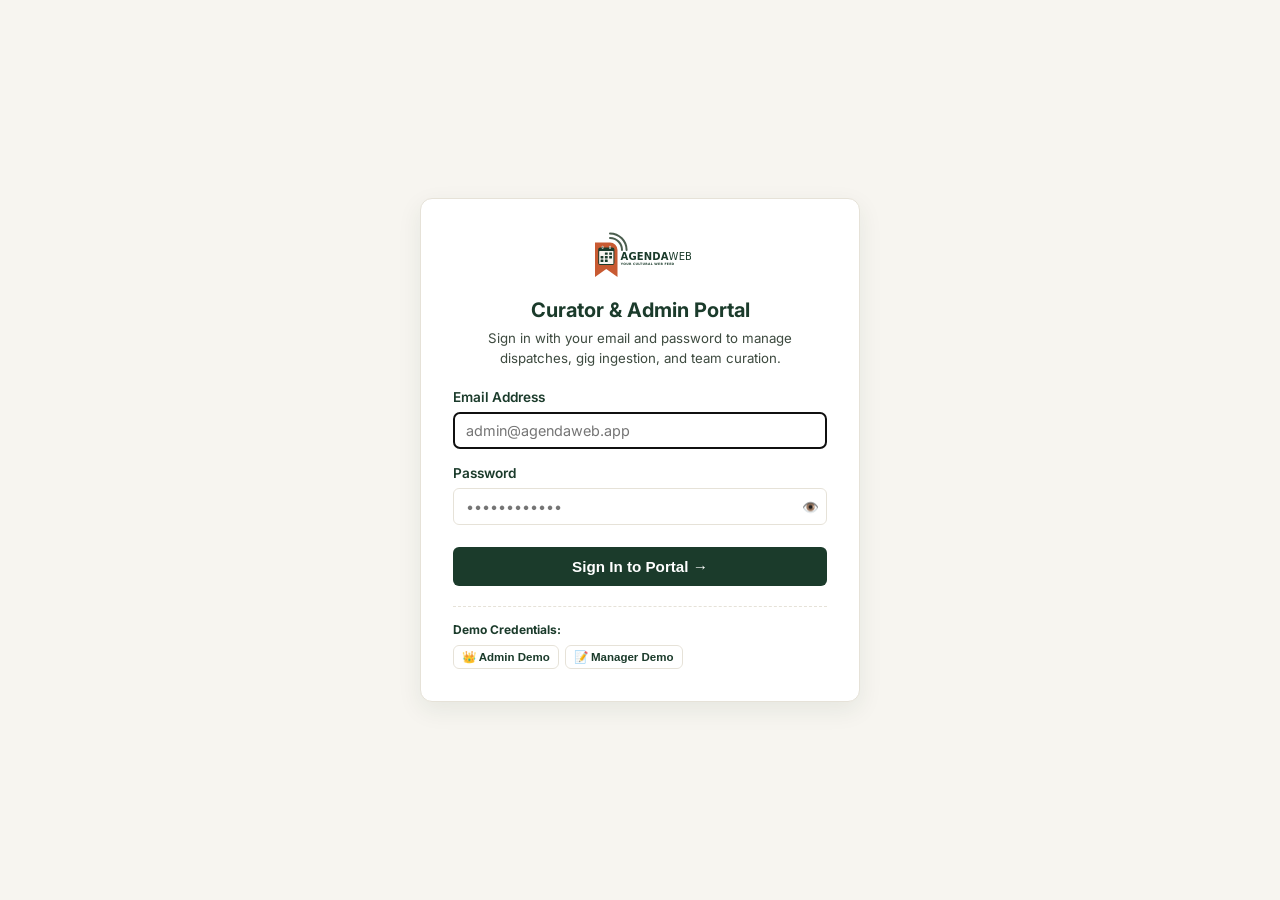
==== commit 40e2a7a7: "fix(auth): update bcrypt password hashes in schema seed and streamline admin portal login flow" ====
--- a/Application/admin/index.html
+++ b/Application/admin/index.html
@@ -294,7 +294,7 @@
 
       <div id="login-error" style="display:none; color:#991b1b; background:#fee2e2; border:1px solid #fecaca; padding:10px 12px; border-radius:var(--radius-sm); font-size:0.82rem; margin-bottom:14px; line-height:1.4;"></div>
 
-      <form onsubmit="handleLogin(event)">
+      <form id="login-form" onsubmit="handleLogin(event)">
         <div class="form-group">
           <label for="login-email">Email Address</label>
           <input type="email" id="login-email" class="form-control" placeholder="admin@agendaweb.app" required autofocus autocomplete="username">
@@ -788,8 +788,17 @@
     let currentSources = [];
     let currentSourceFilter = 'all';
     let currentUsers = [];
+    let isLoggingOut = false;
 
     document.addEventListener('DOMContentLoaded', async () => {
+      if (window.location.protocol === 'file:') {
+        const errBox = document.getElementById('login-error');
+        if (errBox) {
+          errBox.innerHTML = '⚠️ <strong>Local File Notice:</strong> This page is opened via <code>file://</code> protocol. Browser security blocks API requests from raw files.<br>Please open via the local server: <a href="http://localhost:8001/admin/index.html" style="color:var(--color-nightfall); font-weight:700; text-decoration:underline;">http://localhost:8001/admin/index.html</a>';
+          errBox.style.display = 'block';
+        }
+      }
+
       if (authToken) {
         const valid = await restoreSession();
         if (valid) {
@@ -817,6 +826,14 @@
       document.getElementById('login-email').value = email;
       document.getElementById('login-password').value = password;
       document.getElementById('login-error').style.display = 'none';
+      const form = document.getElementById('login-form');
+      if (form) {
+        if (typeof form.requestSubmit === 'function') {
+          form.requestSubmit();
+        } else {
+          form.dispatchEvent(new Event('submit', { cancelable: true }));
+        }
+      }
     }
 
     async function handleLogin(e) {
@@ -826,7 +843,7 @@
       errBox.style.display = 'none';
 
       const email = document.getElementById('login-email').value.trim();
-      const password = document.getElementById('login-password').value;
+      const password = document.getElementById('login-password').value.trim();
       if (!email || !password) return;
 
       submitBtn.disabled = true;
@@ -900,9 +917,18 @@
     }
 
     async function logout() {
+      if (isLoggingOut) return;
+      isLoggingOut = true;
       try {
         if (authToken) {
-          await apiRequest('../api/auth.php?action=logout', { method: 'POST' });
+          await fetch('../api/auth.php?action=logout', {
+            method: 'POST',
+            headers: {
+              'Content-Type': 'application/json',
+              'Authorization': 'Bearer ' + authToken,
+              'X-Admin-Token': authToken
+            }
+          });
         }
       } catch (e) {}
       localStorage.removeItem('agendaweb_token');
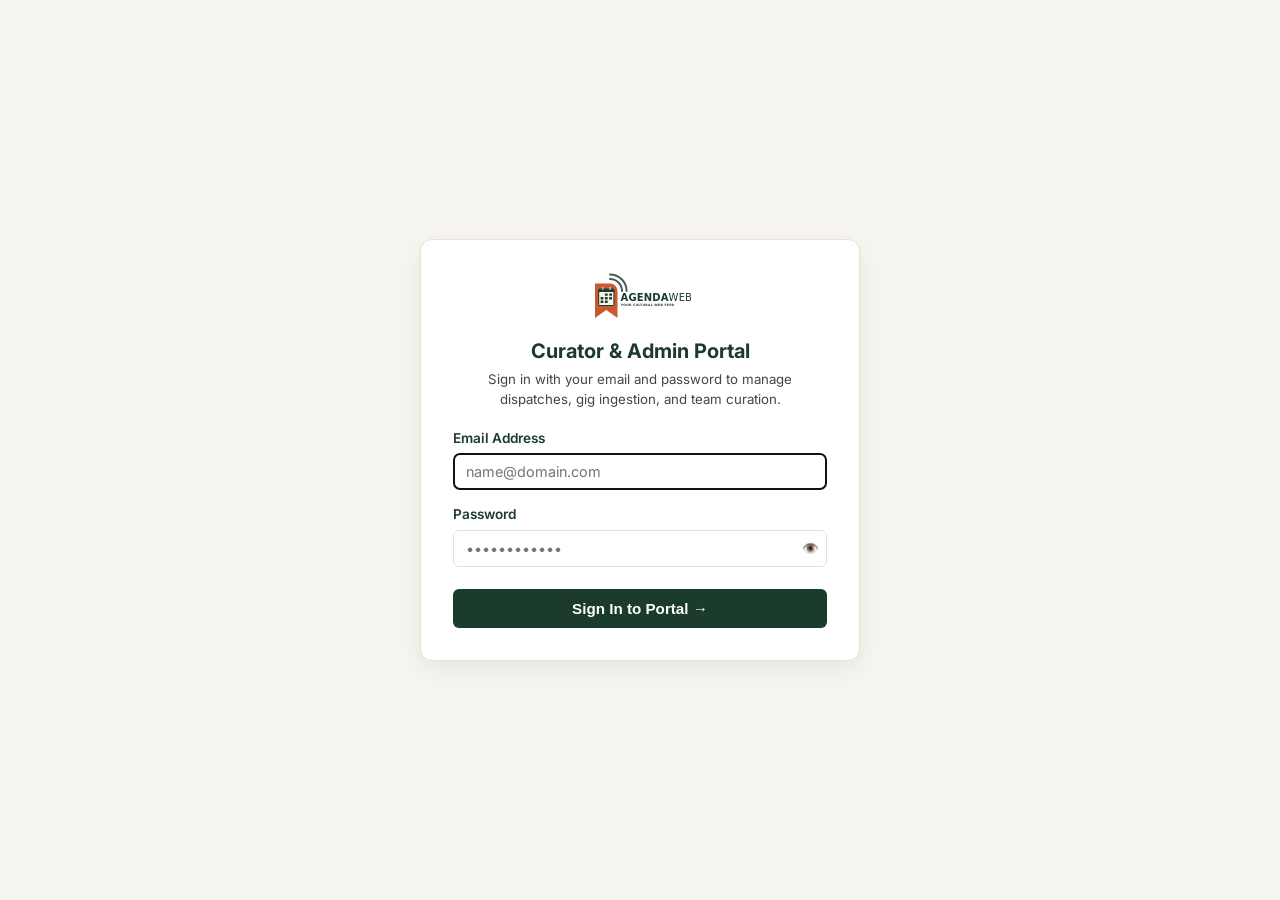
==== commit 4c59b77d: "Production: Remove demo login credentials, helper buttons, and sample data from UI" ====
--- a/Application/admin/index.html
+++ b/Application/admin/index.html
@@ -297,7 +297,7 @@
       <form id="login-form" onsubmit="handleLogin(event)">
         <div class="form-group">
           <label for="login-email">Email Address</label>
-          <input type="email" id="login-email" class="form-control" placeholder="admin@agendaweb.app" required autofocus autocomplete="username">
+          <input type="email" id="login-email" class="form-control" placeholder="name@domain.com" required autofocus autocomplete="username">
         </div>
         <div class="form-group">
           <label for="login-password">Password</label>
@@ -310,19 +310,6 @@
           Sign In to Portal →
         </button>
       </form>
-
-      <!-- Quick Demo Account Fillers -->
-      <div style="margin-top:20px; padding-top:14px; border-top:1px dashed var(--color-oat); font-size:0.75rem; color:var(--color-text-muted);">
-        <strong style="color:var(--color-nightfall); display:block; margin-bottom:6px;">Demo Credentials:</strong>
-        <div style="display:flex; gap:6px; flex-wrap:wrap;">
-          <button type="button" class="btn btn-outline" style="padding:4px 8px; font-size:0.72rem;" onclick="fillDemoLogin('admin@agendaweb.app', 'AgendaAdmin2026!')">
-            👑 Admin Demo
-          </button>
-          <button type="button" class="btn btn-outline" style="padding:4px 8px; font-size:0.72rem;" onclick="fillDemoLogin('curator@agendaweb.app', 'CuratorPass2026!')">
-            📝 Manager Demo
-          </button>
-        </div>
-      </div>
     </div>
   </div>
 
@@ -575,13 +562,13 @@
       <div class="form-group">
         <label>Website or Event URL to Ingest</label>
         <div style="display:flex; gap:8px;">
-          <input type="url" id="source-url" class="form-control" placeholder="https://thegasometerhotel.com.au/gigs or RSS link" required>
+          <input type="url" id="source-url" class="form-control" placeholder="https://venue.example.com/gigs, .ics calendar, or RSS link" required>
           <button type="button" class="btn btn-amber" id="btn-detect-events" onclick="detectEventsFromUrl()">
             🔍 Auto-Detect
           </button>
         </div>
         <p style="font-size:0.75rem; color:var(--color-text-muted); margin-top:4px;">
-          Paste any venue gigs page, blog, or broadcaster. The scraper automatically scans for Schema.org JSON-LD events and RSS links.
+          Paste a venue gigs page, .ics calendar, or RSS feed. The scraper auto-scans for Schema.org JSON-LD, iCalendar (.ics), and Event modules.
         </p>
       </div>
 
@@ -598,7 +585,7 @@
       <form onsubmit="handleAddSourceSubmit(event)">
         <div class="form-group">
           <label>Source / Venue Display Name</label>
-          <input type="text" id="source-name" class="form-control" placeholder="e.g. The Gasometer Hotel" required>
+          <input type="text" id="source-name" class="form-control" placeholder="e.g. City Arts Stage" required>
         </div>
         <div class="form-group">
           <label>Channel Destination</label>
@@ -734,7 +721,7 @@
         </div>
         <div class="form-group">
           <label for="new-user-email">Email Address</label>
-          <input type="email" id="new-user-email" class="form-control" required placeholder="alex@agendaweb.app">
+          <input type="email" id="new-user-email" class="form-control" required placeholder="name@domain.com">
         </div>
         <div class="form-group">
           <label for="new-user-password">Initial Password (min 8 characters)</label>
@@ -794,7 +781,7 @@
       if (window.location.protocol === 'file:') {
         const errBox = document.getElementById('login-error');
         if (errBox) {
-          errBox.innerHTML = '⚠️ <strong>Local File Notice:</strong> This page is opened via <code>file://</code> protocol. Browser security blocks API requests from raw files.<br>Please open via the local server: <a href="http://localhost:8001/admin/index.html" style="color:var(--color-nightfall); font-weight:700; text-decoration:underline;">http://localhost:8001/admin/index.html</a>';
+          errBox.innerHTML = '⚠️ <strong>Local File Notice:</strong> This page is opened via <code>file://</code> protocol. Browser security blocks API requests from raw files.<br>Please open via your web domain or local HTTP server.';
           errBox.style.display = 'block';
         }
       }
@@ -819,20 +806,6 @@
       } else {
         input.type = 'password';
         btn.textContent = '👁️';
-      }
-    }
-
-    function fillDemoLogin(email, password) {
-      document.getElementById('login-email').value = email;
-      document.getElementById('login-password').value = password;
-      document.getElementById('login-error').style.display = 'none';
-      const form = document.getElementById('login-form');
-      if (form) {
-        if (typeof form.requestSubmit === 'function') {
-          form.requestSubmit();
-        } else {
-          form.dispatchEvent(new Event('submit', { cancelable: true }));
-        }
       }
     }
 
@@ -1564,7 +1537,6 @@
         alert('Failed to perform bulk action: ' + (res ? res.message : 'Error'));
       }
     }
-    }
 
     async function deleteEvent(id, title) {
       if (!confirm(`Are you sure you want to remove "${title}" from the live public feed?\n\nThis event will immediately vanish from all readers' feeds and calendar exports.`)) return;
@@ -1637,7 +1609,15 @@
           } else if (res.feed_url) {
             previewStatus.innerHTML = `✓ Found linked RSS feed: <code>${escapeHtml(res.feed_url)}</code>`;
           } else {
-            previewStatus.innerHTML = `<span style="color:#b26a00;">ℹ No structured events detected automatically (0 events).</span><br><small style="color:var(--text-muted); display:inline-block; margin-top:4px;">This page may render events through a dynamic client app without Schema.org or REST APIs. You can still save this source or manually curate gigs.</small>`;
+            previewStatus.innerHTML = `<span style="color:#b26a00;">ℹ No structured events detected automatically (0 events).</span>
+              <div style="font-size:0.78rem; color:var(--color-text-muted); margin-top:6px; line-height:1.4;">
+                <strong>Why this happens:</strong> Many venue sites render their gig guides through client-side JavaScript widgets (e.g. Oztix, Humanitix, Eventbrite) or image posters without raw HTML event tags.<br>
+                <strong>What you can try:</strong><br>
+                • Paste the direct gigs subpage URL (e.g. <code>https://venue.com/gigs/</code> instead of the root homepage).<br>
+                • Paste an iCalendar feed URL ending in <code>.ics</code> or <code>webcal://</code>.<br>
+                • Paste an RSS / Atom feed URL.<br>
+                • Or save this source to curate and manage events directly.
+              </div>`;
           }
 
           if (!document.getElementById('source-name').value) {
@@ -1700,7 +1680,13 @@
       if (res && res.status === 'success') {
         closeAddSourceModal();
         await loadDashboard();
-        alert('Curated source and venue database updated successfully!');
+        if (res.item_count !== undefined && res.item_count > 0) {
+          alert(`✓ "${name}" added successfully!\nExtracted ${res.item_count} upcoming events.`);
+        } else if (tab === 'events') {
+          alert(`✓ "${name}" added to Curation sources.\n\nNote: 0 upcoming events were detected automatically.\nIf the venue uses client-side JavaScript (e.g. Oztix/Humanitix widgets), paste their direct events RSS or .ics calendar, or click '🔄 Sync' on the sources table to retry.`);
+        } else {
+          alert(`✓ "${name}" added to Curation sources successfully!`);
+        }
       } else {
         alert('Failed to add source: ' + (res ? res.message : 'Network error'));
       }
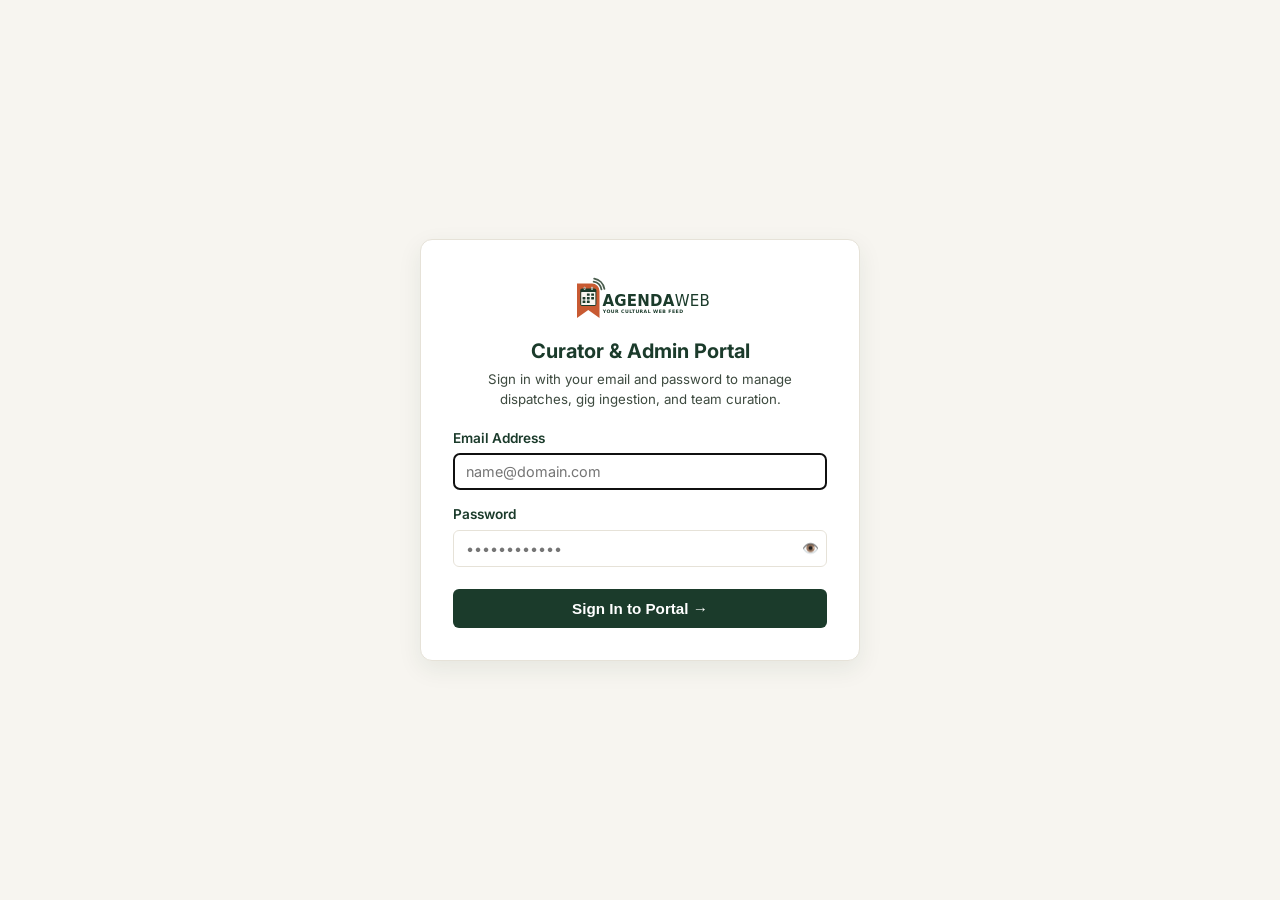
==== commit 4bafb066: "fix(admin): resolve RSS feed visibility in sources list and add Curated Dispatches directory" ====
--- a/Application/admin/index.html
+++ b/Application/admin/index.html
@@ -334,19 +334,19 @@
     
     <!-- Stats Overview -->
     <div class="stats-grid">
-      <div class="stat-card">
+      <div class="stat-card" style="cursor:pointer;" onclick="switchAdminTab('sources')" title="View curated feeds">
         <div class="stat-title">Curated Feeds</div>
         <div class="stat-value" id="stat-sources">-</div>
       </div>
-      <div class="stat-card">
+      <div class="stat-card" style="cursor:pointer;" onclick="switchAdminTab('events')" title="View verified gigs">
         <div class="stat-title">Verified Gigs</div>
         <div class="stat-value" id="stat-events">-</div>
       </div>
-      <div class="stat-card">
+      <div class="stat-card" style="cursor:pointer;" onclick="switchAdminTab('items')" title="View curated dispatches & articles">
         <div class="stat-title">Curated Dispatches</div>
         <div class="stat-value" id="stat-items">-</div>
       </div>
-      <div class="stat-card">
+      <div class="stat-card" style="cursor:pointer;" onclick="switchAdminTab('suggestions')" title="View reader suggestions">
         <div class="stat-title">New Suggestions</div>
         <div class="stat-value" id="stat-suggestions" style="color:var(--color-amber-rust);">-</div>
       </div>
@@ -359,6 +359,9 @@
       </button>
       <button class="nav-btn" data-tab="events" onclick="switchAdminTab('events')">
         🗓️ Published Events <span class="badge-count" id="events-badge" style="display:none;">0</span>
+      </button>
+      <button class="nav-btn" data-tab="items" id="nav-btn-items" onclick="switchAdminTab('items')">
+        📰 Articles & Dispatches <span class="badge-count" id="items-badge" style="display:none;">0</span>
       </button>
       <button class="nav-btn" data-tab="suggestions" onclick="switchAdminTab('suggestions')">
         📬 Suggestion Inbox <span class="badge-count" id="inbox-badge" style="display:none;">0</span>
@@ -467,6 +470,48 @@
         </thead>
         <tbody id="events-table-body">
           <tr><td colspan="7" style="text-align:center; padding:24px;">Loading published events...</td></tr>
+        </tbody>
+      </table>
+    </section>
+
+    <!-- Tab 1.6: Curated Dispatches & Articles -->
+    <section id="tab-items" style="display:none;">
+      <div class="section-header">
+        <div>
+          <h2 class="section-title">Curated Dispatches & Articles</h2>
+          <p style="font-size:0.85rem; color:var(--color-text-muted);">Browse and manage live news dispatches, reviews, and cultural essays ingested from RSS feeds into MySQL.</p>
+        </div>
+        <div style="display:flex; gap:8px;">
+          <input type="text" id="item-search-input" placeholder="Search dispatches or sources..." oninput="renderAdminItemsTable(this.value)" style="padding:6px 12px; font-size:0.85rem; border:1px solid #ccc; border-radius:var(--radius-sm); min-width:240px;">
+          <button class="btn btn-outline" onclick="loadAdminItems()">🔄 Refresh</button>
+        </div>
+      </div>
+
+      <div style="margin-bottom:14px; display:flex; gap:8px; align-items:center; flex-wrap:wrap;">
+        <button class="btn btn-outline filter-item-btn active" onclick="filterAdminItems('all', this)">All Channels</button>
+        <button class="btn btn-outline filter-item-btn" onclick="filterAdminItems('news', this)">News</button>
+        <button class="btn btn-outline filter-item-btn" onclick="filterAdminItems('blogs', this)">Blogs & Articles</button>
+      </div>
+
+      <!-- Items Bulk Actions Toolbar -->
+      <div id="items-bulk-bar" style="display:none; align-items:center; gap:10px; background:#ffebee; border:1px solid #ffcdd2; padding:8px 16px; border-radius:var(--radius-sm); margin-bottom:12px;">
+        <span style="font-weight:700; font-size:0.85rem; color:#b71c1c;" id="items-selected-count">0 selected</span>
+        <button class="btn btn-outline" style="font-size:0.78rem; padding:4px 10px; color:#b71c1c; border-color:#b71c1c;" onclick="executeBulkAction('items', 'delete')">✕ Remove Selected from Feed</button>
+      </div>
+
+      <table class="data-table">
+        <thead>
+          <tr>
+            <th style="width:36px;"><input type="checkbox" id="select-all-items" onchange="toggleSelectAllItems(this.checked)"></th>
+            <th style="width:70px;">Channel</th>
+            <th>Article Title & Summary</th>
+            <th>Source Feed</th>
+            <th>Published Date</th>
+            <th>Actions</th>
+          </tr>
+        </thead>
+        <tbody id="items-table-body">
+          <tr><td colspan="6" style="text-align:center; padding:24px;">Loading curated dispatches...</td></tr>
         </tbody>
       </table>
     </section>
@@ -913,6 +958,7 @@
 
     async function apiRequest(endpoint, options = {}) {
       options.headers = options.headers || {};
+      options.cache = 'no-store';
       if (authToken) {
         options.headers['Authorization'] = 'Bearer ' + authToken;
         options.headers['X-Admin-Token'] = authToken;
@@ -923,7 +969,12 @@
         options.body = JSON.stringify(options.body);
       }
       try {
-        const res = await fetch(endpoint, options);
+        let url = endpoint;
+        if (!options.method || options.method === 'GET') {
+          const sep = url.includes('?') ? '&' : '?';
+          url = `${url}${sep}_t=${Date.now()}`;
+        }
+        const res = await fetch(url, options);
         if (res.status === 401) {
           logout();
           return null;
@@ -1233,6 +1284,12 @@
         eventsBadge.style.display = statsRes.data.total_events > 0 ? 'inline-block' : 'none';
       }
 
+      const itemsBadge = document.getElementById('items-badge');
+      if (itemsBadge && statsRes.data.total_items !== undefined) {
+        itemsBadge.textContent = statsRes.data.total_items;
+        itemsBadge.style.display = statsRes.data.total_items > 0 ? 'inline-block' : 'none';
+      }
+
       await loadSources();
       return true;
     }
@@ -1242,12 +1299,15 @@
       document.getElementById('tab-sources').style.display = tabName === 'sources' ? 'block' : 'none';
       const tabEvents = document.getElementById('tab-events');
       if (tabEvents) tabEvents.style.display = tabName === 'events' ? 'block' : 'none';
+      const tabItems = document.getElementById('tab-items');
+      if (tabItems) tabItems.style.display = tabName === 'items' ? 'block' : 'none';
       document.getElementById('tab-suggestions').style.display = tabName === 'suggestions' ? 'block' : 'none';
       const tabUsers = document.getElementById('tab-users');
       if (tabUsers) tabUsers.style.display = tabName === 'users' ? 'block' : 'none';
       document.getElementById('tab-system').style.display = tabName === 'system' ? 'block' : 'none';
 
       if (tabName === 'events') loadEvents();
+      if (tabName === 'items') loadAdminItems();
       if (tabName === 'suggestions') loadSuggestions();
       if (tabName === 'sources') loadSources();
       if (tabName === 'users') loadUsers();
@@ -1508,7 +1568,7 @@
     }
 
     async function executeBulkAction(type, op) {
-      const selector = type === 'sources' ? '.source-checkbox:checked' : '.event-checkbox:checked';
+      const selector = type === 'sources' ? '.source-checkbox:checked' : (type === 'items' ? '.item-checkbox:checked' : '.event-checkbox:checked');
       const selectedIds = Array.from(document.querySelectorAll(selector)).map(cb => parseInt(cb.value, 10));
       if (selectedIds.length === 0) {
         alert('Please select at least one item.');
@@ -1529,6 +1589,10 @@
         if (type === 'sources') {
           await loadDashboard();
           updateSourcesBulkBar();
+        } else if (type === 'items') {
+          await loadAdminItems();
+          await loadDashboard();
+          updateItemsBulkBar();
         } else {
           await loadEvents();
           updateEventsBulkBar();
@@ -1550,6 +1614,117 @@
         await loadDashboard();
       } else {
         alert('Failed to delete event: ' + (res ? res.message : 'Error'));
+      }
+    }
+
+    // Curated Dispatches & Articles Directory (News & Blogs)
+    let currentAdminItems = [];
+    let currentItemFilter = 'all';
+
+    function filterAdminItems(channel, btn) {
+      currentItemFilter = channel;
+      document.querySelectorAll('.filter-item-btn').forEach(b => b.classList.remove('active'));
+      if (btn) btn.classList.add('active');
+      renderAdminItemsTable();
+    }
+
+    async function loadAdminItems() {
+      const tbody = document.getElementById('items-table-body');
+      if (tbody) tbody.innerHTML = '<tr><td colspan="6" style="text-align:center; padding:24px;">Loading curated dispatches from feeds...</td></tr>';
+      const res = await apiRequest('../api/admin.php?action=items');
+      if (!res || res.status !== 'success') {
+        if (tbody) tbody.innerHTML = '<tr><td colspan="6" style="text-align:center; padding:24px; color:var(--color-crimson);">Failed to load curated dispatches.</td></tr>';
+        return;
+      }
+      currentAdminItems = res.data || [];
+      const badge = document.getElementById('items-badge');
+      if (badge) {
+        badge.textContent = currentAdminItems.length;
+        badge.style.display = currentAdminItems.length > 0 ? 'inline-block' : 'none';
+      }
+      renderAdminItemsTable();
+    }
+
+    function renderAdminItemsTable(filterText = '') {
+      const tbody = document.getElementById('items-table-body');
+      if (!tbody) return;
+      let items = currentAdminItems;
+      if (currentItemFilter !== 'all') {
+        items = items.filter(i => i.category_tab === currentItemFilter);
+      }
+      if (filterText) {
+        const q = filterText.toLowerCase();
+        items = items.filter(i => 
+          (i.title || '').toLowerCase().includes(q) ||
+          (i.source_name || '').toLowerCase().includes(q) ||
+          (i.summary || '').toLowerCase().includes(q)
+        );
+      }
+
+      if (items.length === 0) {
+        tbody.innerHTML = '<tr><td colspan="6" style="text-align:center; padding:32px; color:var(--color-text-muted);">No curated dispatches found.</td></tr>';
+        updateItemsBulkBar();
+        return;
+      }
+
+      tbody.innerHTML = items.map(item => `
+        <tr>
+          <td><input type="checkbox" class="item-checkbox" value="${item.id}" onchange="updateItemsBulkBar()"></td>
+          <td><span class="tag-badge tag-${item.category_tab}">${escapeHtml(item.category_tab)}</span></td>
+          <td>
+            <strong>
+              <a href="${escapeHtml(item.link)}" target="_blank" rel="noopener" style="color:var(--color-nightfall); text-decoration:none;">
+                ${escapeHtml(item.title)} ↗
+              </a>
+            </strong>
+            ${item.summary ? `<div style="font-size:0.78rem; color:var(--color-text-muted); margin-top:3px; max-width:420px; overflow:hidden; text-overflow:ellipsis; white-space:nowrap;">${escapeHtml(item.summary)}</div>` : ''}
+          </td>
+          <td>
+            <span style="font-weight:600; font-size:0.83rem;">${escapeHtml(item.source_name || 'RSS Source')}</span>
+            ${item.category && item.category !== 'General' ? `<br><small style="color:var(--color-text-muted); font-size:0.75rem;">${escapeHtml(item.category)}</small>` : ''}
+          </td>
+          <td style="font-size:0.78rem; color:var(--color-text-muted);">${item.published_at ? escapeHtml(item.published_at.slice(0, 16)) : 'Recent'}</td>
+          <td>
+            <button class="btn btn-danger" style="padding:2px 7px; font-size:0.75rem;" onclick="deleteAdminItem(${item.id}, '${escapeQuote(item.title)}')">✕ Remove</button>
+          </td>
+        </tr>
+      `).join('');
+      updateItemsBulkBar();
+    }
+
+    function toggleSelectAllItems(checked) {
+      document.querySelectorAll('.item-checkbox').forEach(cb => cb.checked = checked);
+      updateItemsBulkBar();
+    }
+
+    function updateItemsBulkBar() {
+      const selected = Array.from(document.querySelectorAll('.item-checkbox:checked')).map(cb => cb.value);
+      const bar = document.getElementById('items-bulk-bar');
+      const countLabel = document.getElementById('items-selected-count');
+      if (bar) {
+        if (selected.length > 0) {
+          bar.style.display = 'flex';
+          countLabel.textContent = `${selected.length} dispatch${selected.length > 1 ? 'es' : ''} selected`;
+        } else {
+          bar.style.display = 'none';
+          const selectAll = document.getElementById('select-all-items');
+          if (selectAll) selectAll.checked = false;
+        }
+      }
+    }
+
+    async function deleteAdminItem(id, title) {
+      if (!confirm(`Remove "${title}" from the curated feed?`)) return;
+      const res = await apiRequest('../api/admin.php?action=delete_item', {
+        method: 'POST',
+        body: { id }
+      });
+      if (res && res.status === 'success') {
+        alert(`✓ Article removed.`);
+        await loadAdminItems();
+        await loadDashboard();
+      } else {
+        alert('Failed to delete item: ' + (res ? res.message : 'Error'));
       }
     }
 
@@ -1679,9 +1854,27 @@
 
       if (res && res.status === 'success') {
         closeAddSourceModal();
+
+        // Switch sources filter to the newly added category or All so the source is immediately visible in the table
+        currentSourceFilter = tab || 'all';
+        document.querySelectorAll('.filter-source-btn').forEach(b => b.classList.remove('active'));
+        const matchedFilterBtn = Array.from(document.querySelectorAll('.filter-source-btn')).find(b => b.getAttribute('onclick')?.includes(`'${currentSourceFilter}'`));
+        if (matchedFilterBtn) {
+          matchedFilterBtn.classList.add('active');
+        } else {
+          currentSourceFilter = 'all';
+          const allBtn = document.querySelector('.filter-source-btn');
+          if (allBtn) allBtn.classList.add('active');
+        }
+
         await loadDashboard();
-        if (res.item_count !== undefined && res.item_count > 0) {
-          alert(`✓ "${name}" added successfully!\nExtracted ${res.item_count} upcoming events.`);
+        if (currentEvents && currentEvents.length > 0) await loadEvents();
+        if (currentAdminItems && currentAdminItems.length > 0) await loadAdminItems();
+
+        const count = res.item_count !== undefined ? res.item_count : 0;
+        const itemTypeLabel = tab === 'events' ? 'upcoming events' : 'articles & dispatches';
+        if (count > 0) {
+          alert(`✓ "${name}" added successfully!\nExtracted ${count} ${itemTypeLabel}.`);
         } else if (tab === 'events') {
           alert(`✓ "${name}" added to Curation sources.\n\nNote: 0 upcoming events were detected automatically.\nIf the venue uses client-side JavaScript (e.g. Oztix/Humanitix widgets), paste their direct events RSS or .ics calendar, or click '🔄 Sync' on the sources table to retry.`);
         } else {
